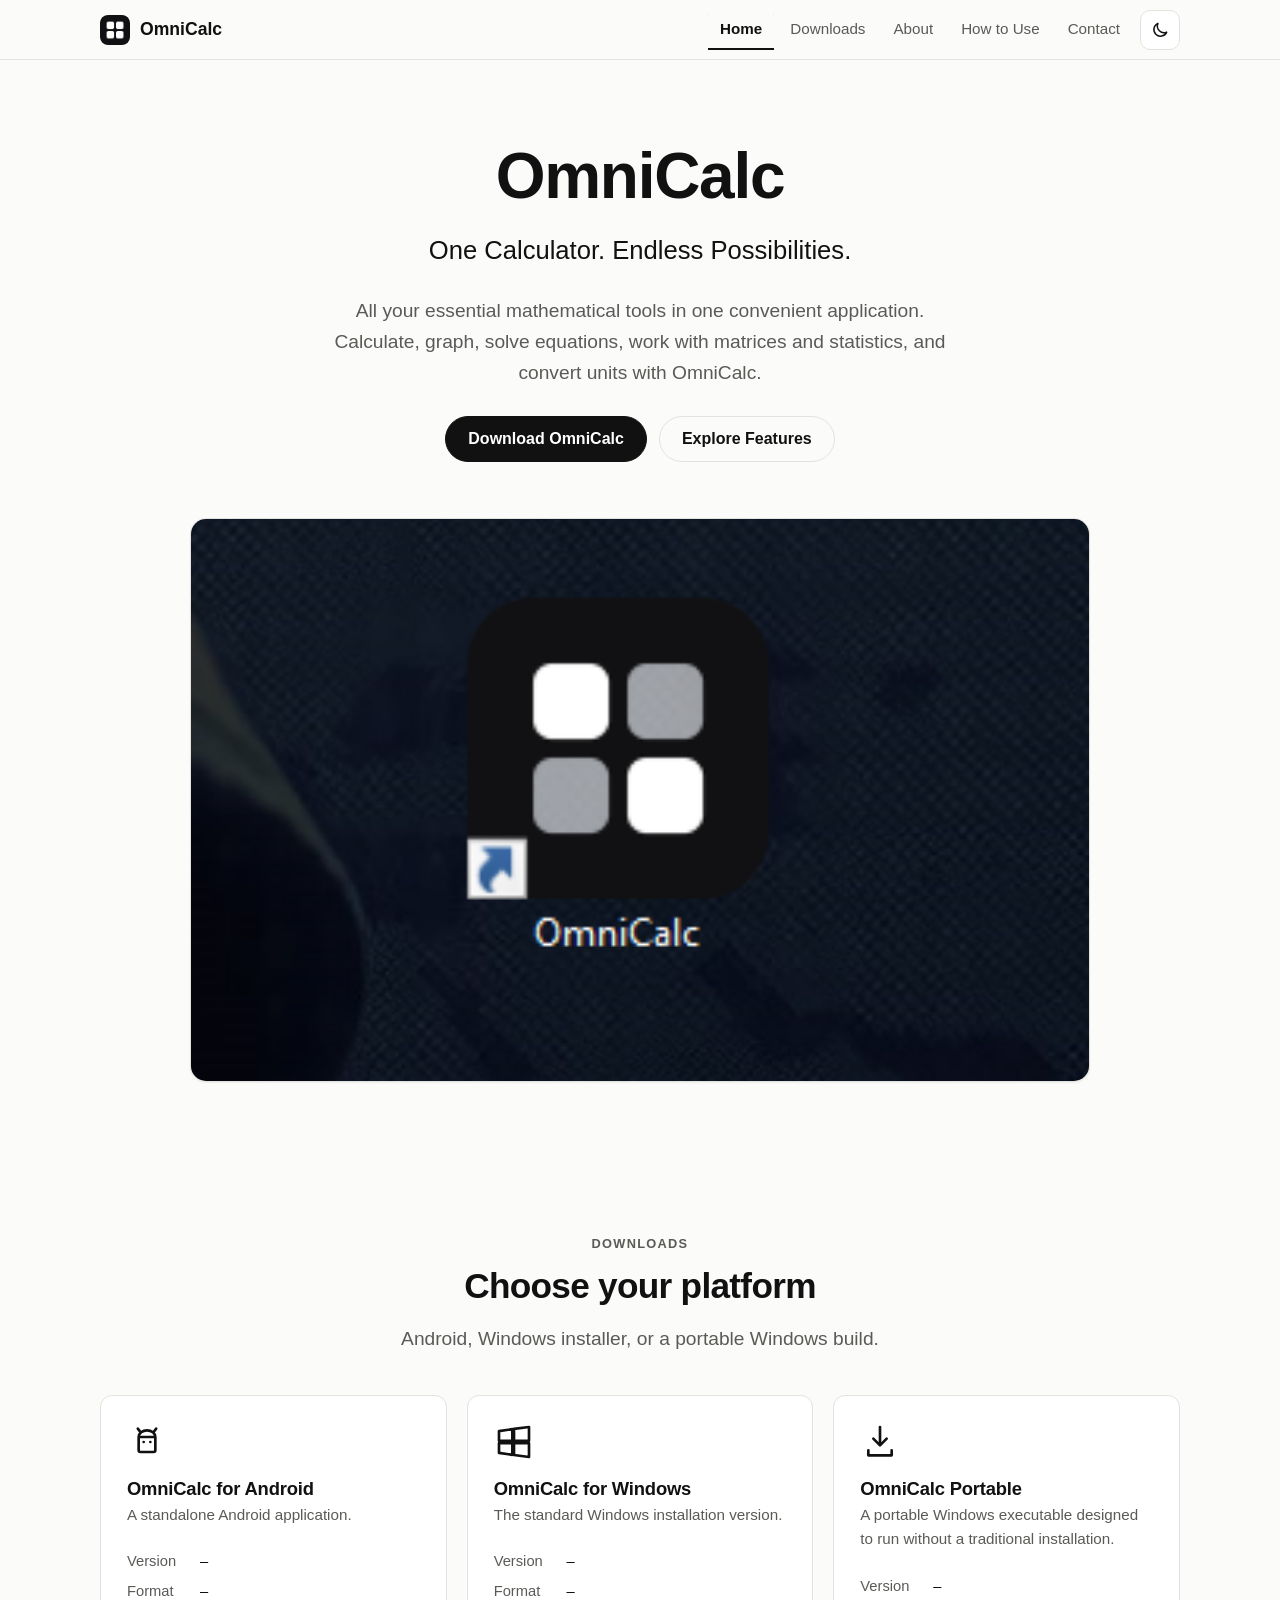
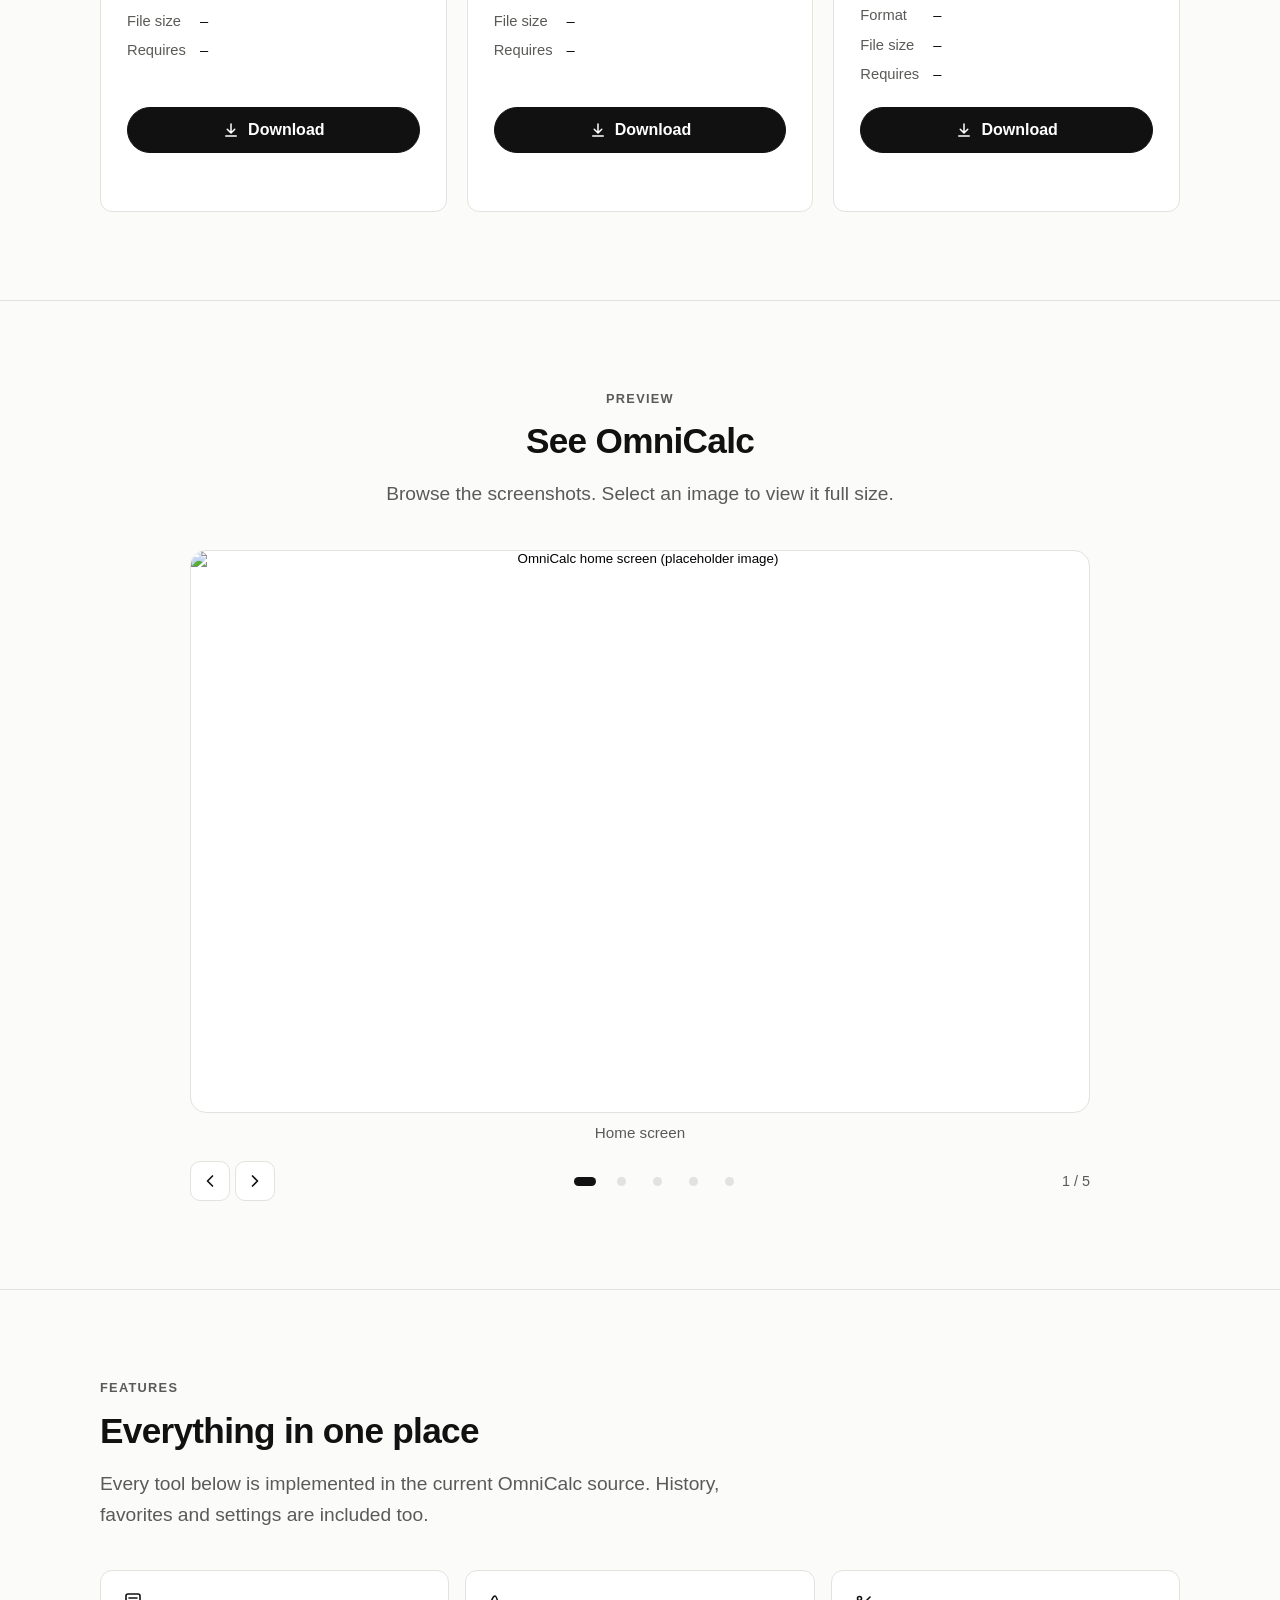
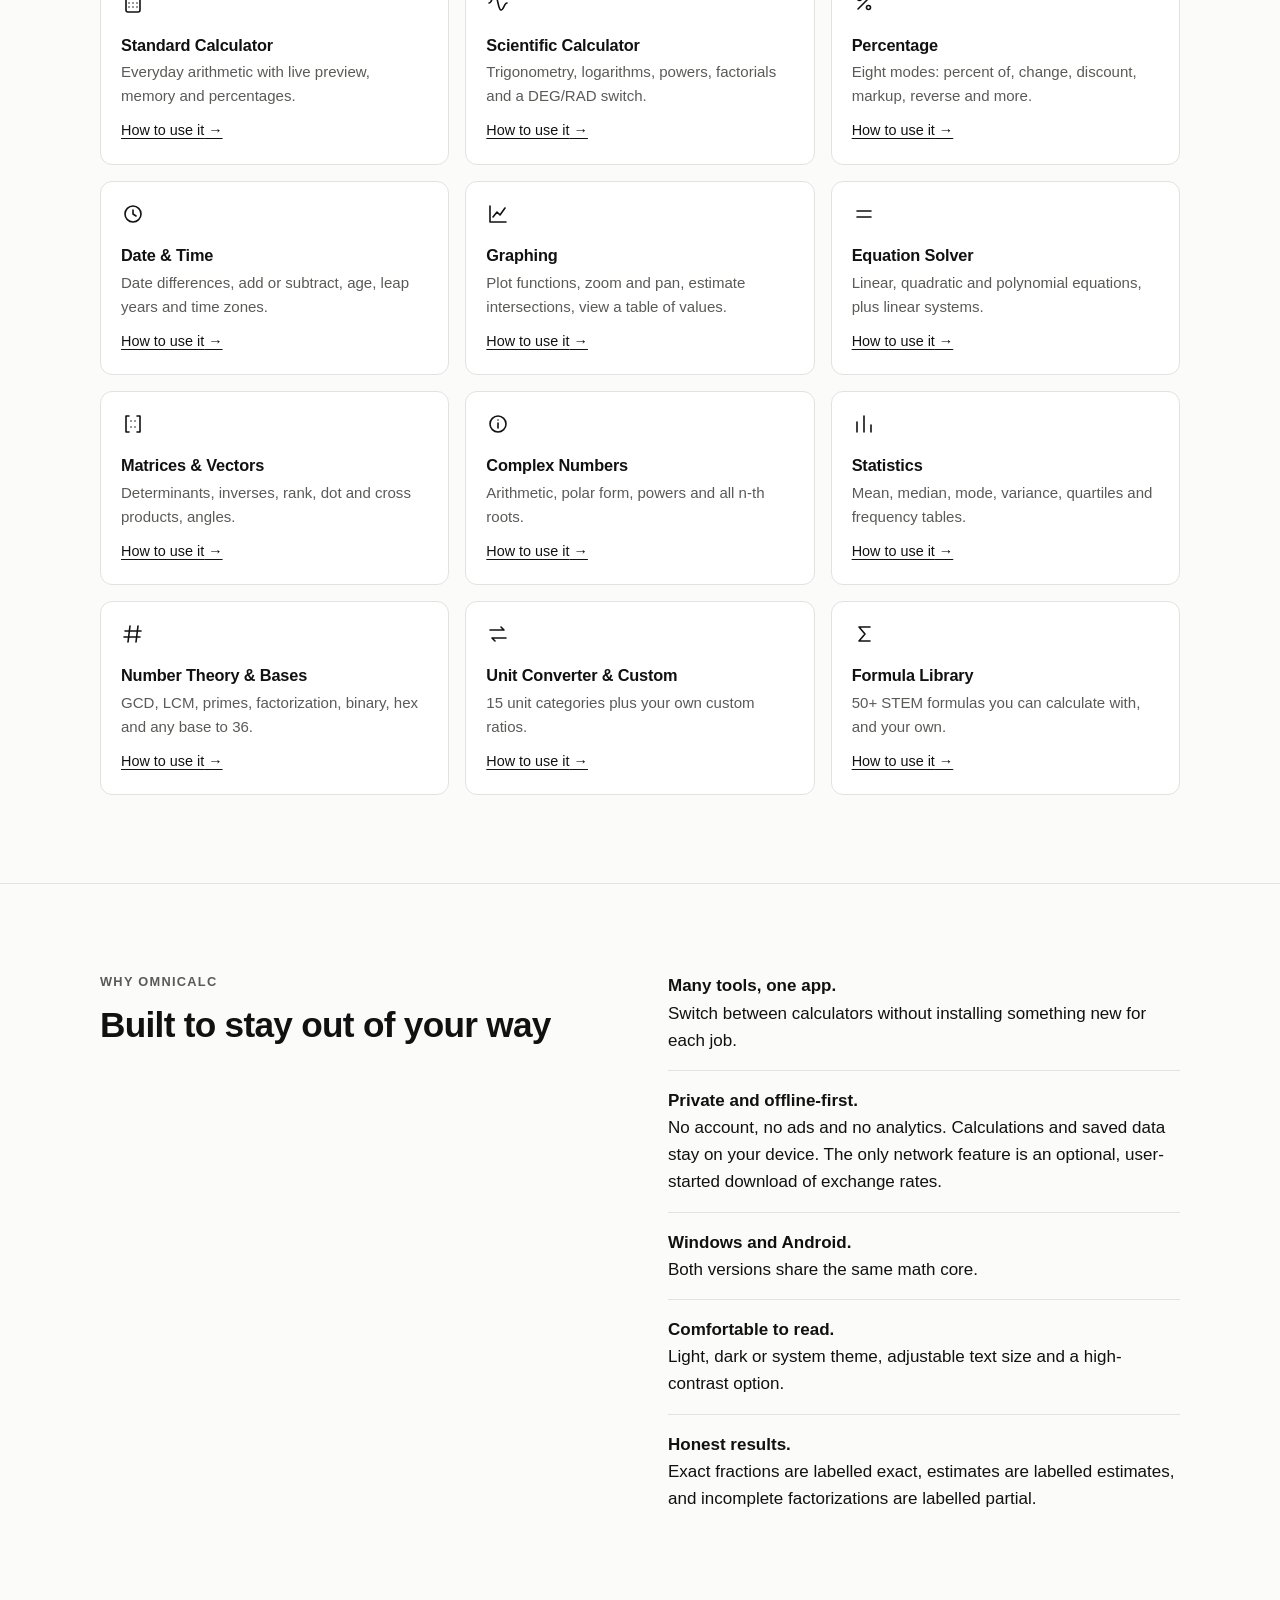
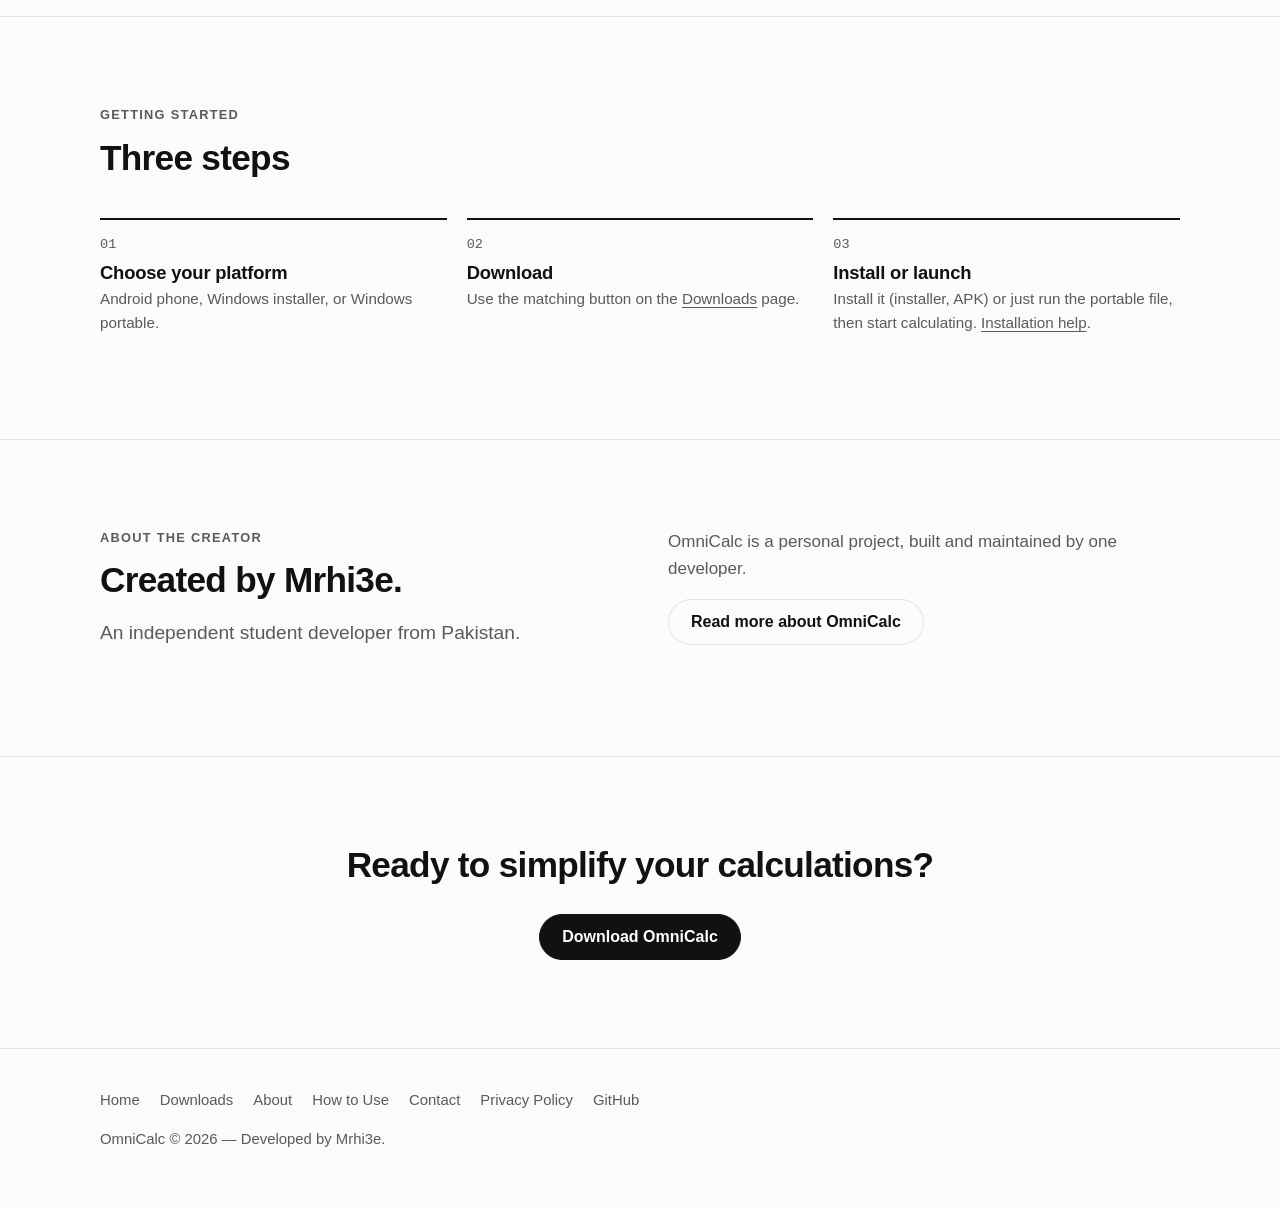
==== index.html @ 9ec2315f "Connect downloads and update screenshots" ====
<!doctype html>
<html lang="en" data-theme="light">
  <head>
    <meta charset="utf-8" />
    <meta name="viewport" content="width=device-width, initial-scale=1" />
    <title>OmniCalc — Official Website</title>
    <meta
      name="description"
      content="OmniCalc brings standard and scientific calculators, graphing, equation solving, matrices, statistics, unit conversion and more into one application for Windows and Android."
    />
    <!-- CANONICAL + SOCIAL: replace YOUR-DOMAIN.example with your real address once the site is published (see WEBSITE-SETUP.md). -->
    <link rel="canonical" href="https://YOUR-DOMAIN.example/" />
    <meta property="og:type" content="website" />
    <meta property="og:site_name" content="OmniCalc" />
    <meta property="og:title" content="OmniCalc — Official Website" />
    <meta
      property="og:description"
      content="OmniCalc brings standard and scientific calculators, graphing, equation solving, matrices, statistics, unit conversion and more into one application for Windows and Android."
    />
    <meta property="og:url" content="https://YOUR-DOMAIN.example/" />
    <meta
      property="og:image"
      content="https://YOUR-DOMAIN.example/assets/images/og-image.png"
    />
    <meta name="twitter:card" content="summary_large_image" />
    <meta name="twitter:title" content="OmniCalc — Official Website" />
    <meta
      name="twitter:description"
      content="OmniCalc brings standard and scientific calculators, graphing, equation solving, matrices, statistics, unit conversion and more into one application for Windows and Android."
    />
    <meta name="theme-color" content="#0b0b0b" />
    <link rel="icon" href="assets/logo/favicon.svg" type="image/svg+xml" />
    <link
      rel="icon"
      href="assets/logo/favicon-32.png"
      sizes="32x32"
      type="image/png"
    />
    <link rel="icon" href="assets/logo/favicon.ico" sizes="any" />
    <link rel="apple-touch-icon" href="assets/logo/apple-touch-icon.png" />
    <link rel="stylesheet" href="css/style.css" />
    <link rel="stylesheet" href="css/responsive.css" />
    <link rel="stylesheet" href="css/animations.css" />
    <!-- Must stay in <head> and NOT deferred: sets the saved theme before the page paints. -->
    <script src="js/theme.js"></script>
  </head>
  <body data-root="">
    <a class="skip" href="#main">Skip to content</a>
    <header class="site-header" data-open="false">
      <div class="container nav">
        <a class="brand" href="index.html" aria-label="OmniCalc home"
          ><img
            src="assets/logo/omnicalc-logo.png"
            alt=""
            width="30"
            height="30"
          /><span>OmniCalc</span></a
        >
        <nav aria-label="Main">
          <ul class="nav-links" id="site-menu">
            <li><a href="index.html" aria-current="page">Home</a></li>
            <li><a href="pages/downloads.html">Downloads</a></li>
            <li><a href="pages/about.html">About</a></li>
            <li><a href="pages/instructions.html">How to Use</a></li>
            <li><a href="pages/contact.html">Contact</a></li>
          </ul>
        </nav>
        <button
          class="icon-btn theme-toggle"
          type="button"
          data-theme-toggle
          aria-label="Switch to dark theme"
        >
          <svg
            viewBox="0 0 24 24"
            aria-hidden="true"
            class="i-moon"
            fill="none"
            stroke="currentColor"
            stroke-width="1.8"
            stroke-linejoin="round"
          >
            <path d="M20 14.5A8 8 0 0 1 9.5 4 8 8 0 1 0 20 14.5z" /></svg
          ><svg
            viewBox="0 0 24 24"
            aria-hidden="true"
            class="i-sun"
            fill="none"
            stroke="currentColor"
            stroke-width="1.8"
            stroke-linecap="round"
          >
            <circle cx="12" cy="12" r="4" />
            <path
              d="M12 2v2M12 20v2M2 12h2M20 12h2M5 5l1.5 1.5M17.5 17.5L19 19M19 5l-1.5 1.5M6.5 17.5L5 19"
            />
          </svg>
        </button>
        <button
          class="icon-btn menu-btn"
          type="button"
          data-menu-btn
          aria-expanded="false"
          aria-controls="site-menu"
          aria-label="Open menu"
        >
          <svg
            viewBox="0 0 24 24"
            aria-hidden="true"
            fill="none"
            stroke="currentColor"
            stroke-width="1.8"
            stroke-linecap="round"
          >
            <path d="M4 7h16M4 12h16M4 17h16" />
          </svg>
        </button>
      </div>
    </header>
    <main id="main">
      <section class="hero">
        <div class="container">
          <h1>OmniCalc</h1>
          <p class="tagline">One Calculator. Endless Possibilities.</p>
          <p class="lead">
            All your essential mathematical tools in one convenient application.
            Calculate, graph, solve equations, work with matrices and
            statistics, and convert units with OmniCalc.
          </p>
          <div class="actions" style="justify-content: center">
            <a class="btn" href="pages/downloads.html">Download OmniCalc</a
            ><a class="btn secondary" href="#features">Explore Features</a>
          </div>

          <div class="hero-shot">
            <img
              src="assets/screenshots/Capture.PNG"
              alt="OmniCalc home screen (placeholder image)"
              width="1280"
              height="800"
            />
          </div>
        </div>
      </section>
      <section class="section" id="downloads">
        <div class="container center">
          <p class="eyebrow">Downloads</p>
          <h2>Choose your platform</h2>
          <p class="lead">
            Android, Windows installer, or a portable Windows build.
          </p>
          <div class="dl-grid" style="text-align: left">
            <article class="dl-card" data-download="android">
              <svg
                class="plat-icon"
                viewBox="0 0 24 24"
                aria-hidden="true"
                fill="none"
                stroke="currentColor"
                stroke-width="1.6"
                stroke-linecap="round"
                stroke-linejoin="round"
              >
                <path
                  d="M7 9h10v8a1 1 0 0 1-1 1H8a1 1 0 0 1-1-1zM8 6l-1.5-2M16 6l1.5-2M7 9a5 4 0 0 1 10 0M10 12h.01M14 12h.01"
                />
              </svg>
              <h3>OmniCalc for Android</h3>
              <p class="desc">A standalone Android application.</p>
              <dl class="dl-meta">
                <dt>Version</dt>
                <dd data-field="version">&ndash;</dd>
                <dt>Format</dt>
                <dd data-field="format">&ndash;</dd>
                <dt>File size</dt>
                <dd data-field="size">&ndash;</dd>
                <dt>Requires</dt>
                <dd data-field="requirements">&ndash;</dd>
              </dl>
              <a class="btn block" href="#" data-dl-btn role="button"
                ><svg
                  viewBox="0 0 24 24"
                  aria-hidden="true"
                  fill="none"
                  stroke="currentColor"
                  stroke-width="2"
                  stroke-linecap="round"
                  stroke-linejoin="round"
                >
                  <path d="M12 4v11M7 11l5 5 5-5M5 20h14" /></svg
                >Download</a
              >
              <p
                class="dl-status"
                data-dl-status
                role="status"
                aria-live="polite"
              ></p>
            </article>
            <article class="dl-card" data-download="windows64">
              <svg
                class="plat-icon"
                viewBox="0 0 24 24"
                aria-hidden="true"
                fill="none"
                stroke="currentColor"
                stroke-width="1.6"
                stroke-linecap="round"
                stroke-linejoin="round"
              >
                <path
                  d="M3 5.5l8-1.2v7H3zM12 4.1L21 3v8.3h-9zM3 12.7h8v7l-8-1.2zM12 12.7h9V21l-9-1.2z"
                />
              </svg>
              <h3>OmniCalc for Windows</h3>
              <p class="desc">The standard Windows installation version.</p>
              <dl class="dl-meta">
                <dt>Version</dt>
                <dd data-field="version">&ndash;</dd>
                <dt>Format</dt>
                <dd data-field="format">&ndash;</dd>
                <dt>File size</dt>
                <dd data-field="size">&ndash;</dd>
                <dt>Requires</dt>
                <dd data-field="requirements">&ndash;</dd>
              </dl>
              <a class="btn block" href="#" data-dl-btn role="button"
                ><svg
                  viewBox="0 0 24 24"
                  aria-hidden="true"
                  fill="none"
                  stroke="currentColor"
                  stroke-width="2"
                  stroke-linecap="round"
                  stroke-linejoin="round"
                >
                  <path d="M12 4v11M7 11l5 5 5-5M5 20h14" /></svg
                >Download</a
              >
              <p
                class="dl-status"
                data-dl-status
                role="status"
                aria-live="polite"
              ></p>
            </article>
            <article class="dl-card" data-download="portable">
              <svg
                class="plat-icon"
                viewBox="0 0 24 24"
                aria-hidden="true"
                fill="none"
                stroke="currentColor"
                stroke-width="1.6"
                stroke-linecap="round"
                stroke-linejoin="round"
              >
                <path d="M12 3v11M8 10l4 4 4-4M5 17v3h14v-3" />
              </svg>
              <h3>OmniCalc Portable</h3>
              <p class="desc">
                A portable Windows executable designed to run without a
                traditional installation.
              </p>
              <dl class="dl-meta">
                <dt>Version</dt>
                <dd data-field="version">&ndash;</dd>
                <dt>Format</dt>
                <dd data-field="format">&ndash;</dd>
                <dt>File size</dt>
                <dd data-field="size">&ndash;</dd>
                <dt>Requires</dt>
                <dd data-field="requirements">&ndash;</dd>
              </dl>
              <a class="btn block" href="#" data-dl-btn role="button"
                ><svg
                  viewBox="0 0 24 24"
                  aria-hidden="true"
                  fill="none"
                  stroke="currentColor"
                  stroke-width="2"
                  stroke-linecap="round"
                  stroke-linejoin="round"
                >
                  <path d="M12 4v11M7 11l5 5 5-5M5 20h14" /></svg
                >Download</a
              >
              <p
                class="dl-status"
                data-dl-status
                role="status"
                aria-live="polite"
              ></p>
            </article>
          </div>
        </div>
      </section>
      <section class="section" id="preview">
        <div class="container center">
          <p class="eyebrow">Preview</p>
          <h2>See OmniCalc</h2>
          <p class="lead">
            Browse the screenshots. Select an image to view it full size.
          </p>
          <!-- GALLERY: images and captions are listed in js/config.js (screenshots). Replace the PNG files in assets/screenshots/. -->
          <div
            class="gallery"
            data-gallery
            role="region"
            aria-roledescription="carousel"
            aria-label="OmniCalc screenshots"
          >
            <div class="g-viewport"><ol class="g-track"></ol></div>
            <p class="g-caption" aria-live="polite"></p>
            <div class="g-bar">
              <div>
                <button
                  class="icon-btn"
                  type="button"
                  data-prev
                  aria-label="Previous image"
                >
                  <svg
                    viewBox="0 0 24 24"
                    aria-hidden="true"
                    fill="none"
                    stroke="currentColor"
                    stroke-width="2"
                    stroke-linecap="round"
                    stroke-linejoin="round"
                  >
                    <path d="M15 18l-6-6 6-6" />
                  </svg>
                </button>
                <button
                  class="icon-btn"
                  type="button"
                  data-next
                  aria-label="Next image"
                >
                  <svg
                    viewBox="0 0 24 24"
                    aria-hidden="true"
                    fill="none"
                    stroke="currentColor"
                    stroke-width="2"
                    stroke-linecap="round"
                    stroke-linejoin="round"
                  >
                    <path d="M9 18l6-6-6-6" />
                  </svg>
                </button>
              </div>
              <div class="g-dots"></div>
              <span class="g-count" aria-hidden="true"></span>
            </div>
          </div>
        </div>
      </section>
      <section class="section" id="features">
        <div class="container">
          <p class="eyebrow">Features</p>
          <h2>Everything in one place</h2>
          <p class="lead">
            Every tool below is implemented in the current OmniCalc source.
            History, favorites and settings are included too.
          </p>
          <div class="feat-grid">
            <article class="feat">
              <svg viewBox="0 0 24 24" aria-hidden="true">
                <rect x="5" y="3" width="14" height="18" rx="2" />
                <path
                  d="M8 7h8M8 12h.01M12 12h.01M16 12h.01M8 16h.01M12 16h.01M16 16h.01"
                />
              </svg>
              <h3>Standard Calculator</h3>
              <p>
                Everyday arithmetic with live preview, memory and percentages.
              </p>
              <a href="pages/instructions.html#standard"
                >How to use it<span class="sr-only"> Standard Calculator</span>
                &rarr;</a
              >
            </article>
            <article class="feat">
              <svg viewBox="0 0 24 24" aria-hidden="true">
                <path d="M3 12c3 0 3-7 6-7s3 14 6 14 3-7 6-7" />
              </svg>
              <h3>Scientific Calculator</h3>
              <p>
                Trigonometry, logarithms, powers, factorials and a DEG/RAD
                switch.
              </p>
              <a href="pages/instructions.html#scientific"
                >How to use it<span class="sr-only">
                  Scientific Calculator</span
                >
                &rarr;</a
              >
            </article>
            <article class="feat">
              <svg viewBox="0 0 24 24" aria-hidden="true">
                <path d="M18 6L6 18" />
                <circle cx="7.5" cy="7.5" r="2" />
                <circle cx="16.5" cy="16.5" r="2" />
              </svg>
              <h3>Percentage</h3>
              <p>
                Eight modes: percent of, change, discount, markup, reverse and
                more.
              </p>
              <a href="pages/instructions.html#percentage"
                >How to use it<span class="sr-only"> Percentage</span> &rarr;</a
              >
            </article>
            <article class="feat">
              <svg viewBox="0 0 24 24" aria-hidden="true">
                <circle cx="12" cy="12" r="8" />
                <path d="M12 8v4l3 2" />
              </svg>
              <h3>Date & Time</h3>
              <p>
                Date differences, add or subtract, age, leap years and time
                zones.
              </p>
              <a href="pages/instructions.html#datetime"
                >How to use it<span class="sr-only"> Date & Time</span>
                &rarr;</a
              >
            </article>
            <article class="feat">
              <svg viewBox="0 0 24 24" aria-hidden="true">
                <path d="M4 4v16h16" />
                <path d="M7 15l4-5 3 3 5-7" />
              </svg>
              <h3>Graphing</h3>
              <p>
                Plot functions, zoom and pan, estimate intersections, view a
                table of values.
              </p>
              <a href="pages/instructions.html#graphing"
                >How to use it<span class="sr-only"> Graphing</span> &rarr;</a
              >
            </article>
            <article class="feat">
              <svg viewBox="0 0 24 24" aria-hidden="true">
                <path d="M5 9h14M5 15h14" />
              </svg>
              <h3>Equation Solver</h3>
              <p>
                Linear, quadratic and polynomial equations, plus linear systems.
              </p>
              <a href="pages/instructions.html#equations"
                >How to use it<span class="sr-only"> Equation Solver</span>
                &rarr;</a
              >
            </article>
            <article class="feat">
              <svg viewBox="0 0 24 24" aria-hidden="true">
                <path d="M8 4H5v16h3M16 4h3v16h-3" />
                <path d="M10 9h.01M14 9h.01M10 15h.01M14 15h.01" />
              </svg>
              <h3>Matrices & Vectors</h3>
              <p>
                Determinants, inverses, rank, dot and cross products, angles.
              </p>
              <a href="pages/instructions.html#matrices"
                >How to use it<span class="sr-only"> Matrices & Vectors</span>
                &rarr;</a
              >
            </article>
            <article class="feat">
              <svg viewBox="0 0 24 24" aria-hidden="true">
                <circle cx="12" cy="12" r="8" />
                <path d="M12 11v5M12 8v.01" />
              </svg>
              <h3>Complex Numbers</h3>
              <p>Arithmetic, polar form, powers and all n-th roots.</p>
              <a href="pages/instructions.html#complex"
                >How to use it<span class="sr-only"> Complex Numbers</span>
                &rarr;</a
              >
            </article>
            <article class="feat">
              <svg viewBox="0 0 24 24" aria-hidden="true">
                <path d="M5 20V10M12 20V4M19 20v-7" />
              </svg>
              <h3>Statistics</h3>
              <p>
                Mean, median, mode, variance, quartiles and frequency tables.
              </p>
              <a href="pages/instructions.html#statistics"
                >How to use it<span class="sr-only"> Statistics</span> &rarr;</a
              >
            </article>
            <article class="feat">
              <svg viewBox="0 0 24 24" aria-hidden="true">
                <path d="M9 4L7 20M17 4l-2 16M4 9h16M3 15h16" />
              </svg>
              <h3>Number Theory & Bases</h3>
              <p>
                GCD, LCM, primes, factorization, binary, hex and any base to 36.
              </p>
              <a href="pages/instructions.html#numtheory"
                >How to use it<span class="sr-only">
                  Number Theory & Bases</span
                >
                &rarr;</a
              >
            </article>
            <article class="feat">
              <svg viewBox="0 0 24 24" aria-hidden="true">
                <path d="M4 8h14l-3-3M20 16H6l3 3" />
              </svg>
              <h3>Unit Converter & Custom</h3>
              <p>15 unit categories plus your own custom ratios.</p>
              <a href="pages/instructions.html#units"
                >How to use it<span class="sr-only">
                  Unit Converter & Custom</span
                >
                &rarr;</a
              >
            </article>
            <article class="feat">
              <svg viewBox="0 0 24 24" aria-hidden="true">
                <path d="M18 5H7l6 7-6 7h11" />
              </svg>
              <h3>Formula Library</h3>
              <p>50+ STEM formulas you can calculate with, and your own.</p>
              <a href="pages/instructions.html#formulas"
                >How to use it<span class="sr-only"> Formula Library</span>
                &rarr;</a
              >
            </article>
          </div>
        </div>
      </section>
      <section class="section">
        <div class="container two-col">
          <div>
            <p class="eyebrow">Why OmniCalc</p>
            <h2>Built to stay out of your way</h2>
          </div>
          <ul class="why-list">
            <li>
              <strong>Many tools, one app.</strong> Switch between calculators
              without installing something new for each job.
            </li>
            <li>
              <strong>Private and offline-first.</strong> No account, no ads and
              no analytics. Calculations and saved data stay on your device. The
              only network feature is an optional, user-started download of
              exchange rates.
            </li>
            <li>
              <strong>Windows and Android.</strong> Both versions share the same
              math core.
            </li>
            <li>
              <strong>Comfortable to read.</strong> Light, dark or system theme,
              adjustable text size and a high-contrast option.
            </li>
            <li>
              <strong>Honest results.</strong> Exact fractions are labelled
              exact, estimates are labelled estimates, and incomplete
              factorizations are labelled partial.
            </li>
          </ul>
        </div>
      </section>
      <section class="section">
        <div class="container">
          <p class="eyebrow">Getting started</p>
          <h2>Three steps</h2>
          <ol class="steps">
            <li>
              <h3>Choose your platform</h3>
              <p>Android phone, Windows installer, or Windows portable.</p>
            </li>
            <li>
              <h3>Download</h3>
              <p>
                Use the matching button on the
                <a href="pages/downloads.html">Downloads</a> page.
              </p>
            </li>
            <li>
              <h3>Install or launch</h3>
              <p>
                Install it (installer, APK) or just run the portable file, then
                start calculating.
                <a href="pages/instructions.html#installation"
                  >Installation help</a
                >.
              </p>
            </li>
          </ol>
        </div>
      </section>
      <section class="section">
        <div class="container two-col">
          <div>
            <p class="eyebrow">About the creator</p>
            <h2>Created by Mrhi3e.</h2>
            <p class="lead">An independent student developer from Pakistan.</p>
          </div>
          <div>
            <p class="muted">
              OmniCalc is a personal project, built and maintained by one
              developer.
            </p>
            <a class="btn secondary" href="pages/about.html"
              >Read more about OmniCalc</a
            >
          </div>
        </div>
      </section>
      <section class="section center">
        <div class="container">
          <h2>Ready to simplify your calculations?</h2>
          <div class="actions">
            <a class="btn" href="pages/downloads.html">Download OmniCalc</a>
          </div>
        </div>
      </section>
    </main>
    <button
      class="icon-btn to-top"
      type="button"
      data-to-top
      aria-label="Back to top"
    >
      <svg
        viewBox="0 0 24 24"
        aria-hidden="true"
        fill="none"
        stroke="currentColor"
        stroke-width="2"
        stroke-linecap="round"
        stroke-linejoin="round"
      >
        <path d="M6 15l6-6 6 6" />
      </svg>
    </button>
    <footer class="site-footer">
      <div class="container">
        <ul>
          <li><a href="index.html">Home</a></li>
          <li><a href="pages/downloads.html">Downloads</a></li>
          <li><a href="pages/about.html">About</a></li>
          <li><a href="pages/instructions.html">How to Use</a></li>
          <li><a href="pages/contact.html">Contact</a></li>
          <li><a href="pages/privacy.html">Privacy Policy</a></li>
          <li><a data-github>GitHub</a></li>
        </ul>
        <p>OmniCalc &copy; 2026 &mdash; Developed by Mrhi3e.</p>
      </div>
    </footer>
    <script src="js/config.js"></script>
    <script src="js/main.js"></script>
    <script src="js/navigation.js"></script>
    <script src="js/downloads.js"></script>
    <script src="js/gallery.js"></script>
  </body>
</html>
---- css/style.css ----
/* ==========================================================================
   OmniCalc website - main stylesheet
   COLORS: edit the variables in the two blocks below to re-theme the site.
   ========================================================================== */
:root {
  --bg: #fbfbfa;
  --surface: #ffffff;
  --surface-2: #f2f2f0;
  --text: #111111;
  --muted: #5a5a57;
  --border: #e2e2de;
  --btn-bg: #111111;
  --btn-text: #ffffff;
  --focus: #111111;
  --font:
    -apple-system, BlinkMacSystemFont, "Segoe UI", Roboto, "Helvetica Neue",
    Arial, sans-serif;
  --mono: ui-monospace, "SF Mono", Consolas, "Liberation Mono", monospace;
  --max: 1080px;
  --radius: 12px;
  --nav-h: 60px;
  color-scheme: light;
}
:root[data-theme="dark"] {
  --bg: #0b0b0b;
  --surface: #141414;
  --surface-2: #1d1d1d;
  --text: #f5f5f4;
  --muted: #a5a5a1;
  --border: #2b2b2b;
  --btn-bg: #f5f5f4;
  --btn-text: #0b0b0b;
  --focus: #f5f5f4;
  color-scheme: dark;
}
*,
*::before,
*::after {
  box-sizing: border-box;
}
html {
  scroll-behavior: smooth;
  scroll-padding-top: calc(var(--nav-h) + 16px);
  -webkit-text-size-adjust: 100%;
}
body {
  margin: 0;
  font-family: var(--font);
  background: var(--bg);
  color: var(--text);
  line-height: 1.6;
  font-size: 1.0625rem;
  overflow-x: hidden;
}
img {
  max-width: 100%;
  height: auto;
  display: block;
}
a {
  color: inherit;
  text-underline-offset: 3px;
}
h1,
h2,
h3 {
  line-height: 1.15;
  letter-spacing: -0.02em;
  margin: 0 0 0.5em;
}
h1 {
  font-size: clamp(2.4rem, 6vw, 4rem);
  font-weight: 700;
}
h2 {
  font-size: clamp(1.6rem, 3.4vw, 2.2rem);
  font-weight: 650;
}
h3 {
  font-size: 1.15rem;
  font-weight: 600;
  letter-spacing: -0.01em;
}
p {
  margin: 0 0 1em;
}
.muted {
  color: var(--muted);
}
:focus-visible {
  outline: 2px solid var(--focus);
  outline-offset: 3px;
  border-radius: 4px;
}
.skip {
  position: absolute;
  left: -999px;
  top: 8px;
  background: var(--btn-bg);
  color: var(--btn-text);
  padding: 8px 14px;
  border-radius: 8px;
  z-index: 100;
}
.skip:focus {
  left: 8px;
}
.container {
  width: min(100% - 40px, var(--max));
  margin-inline: auto;
}
.section {
  padding: 88px 0;
}
.section + .section {
  border-top: 1px solid var(--border);
}
.eyebrow {
  font-size: 0.8rem;
  text-transform: uppercase;
  letter-spacing: 0.1em;
  color: var(--muted);
  font-weight: 600;
  margin-bottom: 12px;
}
.lead {
  font-size: 1.2rem;
  color: var(--muted);
  max-width: 640px;
}
.center {
  text-align: center;
}
.center .lead {
  margin-inline: auto;
}

/* Navigation */
.site-header {
  position: sticky;
  top: 0;
  z-index: 50;
  height: var(--nav-h);
  background: color-mix(in srgb, var(--bg) 85%, transparent);
  -webkit-backdrop-filter: saturate(180%) blur(14px);
  backdrop-filter: saturate(180%) blur(14px);
  border-bottom: 1px solid var(--border);
}
.nav {
  height: 100%;
  display: flex;
  align-items: center;
  gap: 8px;
}
.brand {
  display: flex;
  align-items: center;
  gap: 10px;
  font-weight: 650;
  text-decoration: none;
  margin-right: auto;
  font-size: 1.1rem;
}
.brand img {
  width: 30px;
  height: 30px;
  border-radius: 8px;
}
.nav-links {
  display: flex;
  gap: 4px;
  list-style: none;
  margin: 0;
  padding: 0;
}
.nav-links a {
  display: block;
  padding: 8px 12px;
  border-radius: 8px;
  text-decoration: none;
  color: var(--muted);
  font-size: 0.95rem;
}
.nav-links a:hover {
  color: var(--text);
  background: var(--surface-2);
}
.nav-links a[aria-current="page"] {
  color: var(--text);
  font-weight: 600;
  box-shadow: inset 0 -2px 0 var(--text);
  border-radius: 8px 8px 0 0;
}
.icon-btn {
  width: 40px;
  height: 40px;
  display: inline-grid;
  place-items: center;
  border: 1px solid var(--border);
  background: var(--surface);
  color: var(--text);
  border-radius: 10px;
  cursor: pointer;
}
.icon-btn:hover {
  background: var(--surface-2);
}
.icon-btn svg {
  width: 20px;
  height: 20px;
}
.theme-toggle .i-sun {
  display: none;
}
:root[data-theme="dark"] .theme-toggle .i-sun {
  display: block;
}
:root[data-theme="dark"] .theme-toggle .i-moon {
  display: none;
}
.menu-btn {
  display: none;
}

/* Buttons */
.btn {
  display: inline-flex;
  align-items: center;
  justify-content: center;
  gap: 8px;
  min-height: 46px;
  padding: 0 22px;
  border-radius: 999px;
  font: inherit;
  font-weight: 600;
  font-size: 1rem;
  text-decoration: none;
  cursor: pointer;
  border: 1px solid var(--btn-bg);
  background: var(--btn-bg);
  color: var(--btn-text);
}
.btn:hover {
  opacity: 0.88;
}
.btn svg {
  width: 18px;
  height: 18px;
}
.btn.secondary {
  background: transparent;
  color: var(--text);
  border-color: var(--border);
}
.btn.secondary:hover {
  background: var(--surface-2);
  opacity: 1;
}
.btn.block {
  width: 100%;
}
.actions {
  display: flex;
  flex-wrap: wrap;
  gap: 12px;
  margin-top: 28px;
}
.center .actions {
  justify-content: center;
}

/* Hero */
.hero {
  padding: 80px 0 64px;
  text-align: center;
}
.hero h1 {
  margin-bottom: 0.25em;
}
.hero .tagline {
  font-size: clamp(1.2rem, 2.6vw, 1.6rem);
  font-weight: 500;
  margin-bottom: 1em;
}
.hero .lead {
  margin-inline: auto;
}
.hero-shot {
  margin: 56px auto 0;
  max-width: 900px;
  border: 1px solid var(--border);
  border-radius: 16px;
  overflow: hidden;
  background: var(--surface);
  box-shadow: 0 1px 2px rgba(0, 0, 0, 0.06);
}
.hero-shot img {
  width: 100%;
  aspect-ratio: 8 / 5;
  object-fit: cover;
}

/* Download cards */
.dl-grid {
  display: grid;
  grid-template-columns: repeat(3, 1fr);
  gap: 20px;
  margin-top: 40px;
}
.dl-card {
  border: 1px solid var(--border);
  border-radius: var(--radius);
  background: var(--surface);
  padding: 26px;
  display: flex;
  flex-direction: column;
}
.dl-card .plat-icon {
  width: 40px;
  height: 40px;
  margin-bottom: 16px;
}
.dl-card h3 {
  margin-bottom: 4px;
}
.dl-card .desc {
  color: var(--muted);
  font-size: 0.95rem;
}
.dl-meta {
  margin: 8px 0 20px;
  display: grid;
  grid-template-columns: auto 1fr;
  gap: 6px 14px;
  font-size: 0.92rem;
}
.dl-meta dt {
  color: var(--muted);
}
.dl-meta dd {
  margin: 0;
}
.dl-card .btn {
  margin-top: auto;
}
.dl-status {
  min-height: 1.5em;
  margin: 10px 0 0;
  font-size: 0.9rem;
  color: var(--muted);
}
.notice {
  border: 1px solid var(--border);
  border-left: 3px solid var(--text);
  background: var(--surface);
  border-radius: 8px;
  padding: 14px 18px;
  font-size: 0.95rem;
  margin: 24px 0;
}

/* Gallery */
.gallery {
  margin-top: 40px;
  max-width: 900px;
  margin-inline: auto;
}
.g-viewport {
  overflow: hidden;
  border: 1px solid var(--border);
  border-radius: 16px;
  background: var(--surface);
}
.g-track {
  display: flex;
  list-style: none;
  margin: 0;
  padding: 0;
  transition: transform 0.35s ease;
}
.g-track li {
  flex: 0 0 100%;
}
.g-open {
  display: block;
  width: 100%;
  padding: 0;
  border: 0;
  background: none;
  cursor: zoom-in;
}
.g-open img {
  width: 100%;
  aspect-ratio: 8 / 5;
  object-fit: cover;
}
.g-bar {
  display: flex;
  align-items: center;
  justify-content: space-between;
  gap: 12px;
  margin-top: 16px;
}
.g-dots {
  display: flex;
  gap: 4px;
}
.g-dot {
  width: 32px;
  height: 32px;
  border: 0;
  background: none;
  cursor: pointer;
  display: grid;
  place-items: center;
  padding: 0;
}
.g-dot::after {
  content: "";
  width: 9px;
  height: 9px;
  border-radius: 50%;
  background: var(--border);
}
.g-dot[aria-current="true"]::after {
  background: var(--text);
  width: 22px;
  border-radius: 5px;
}
.g-caption {
  text-align: center;
  color: var(--muted);
  font-size: 0.95rem;
  margin-top: 8px;
}
.g-count {
  font-variant-numeric: tabular-nums;
  color: var(--muted);
  font-size: 0.9rem;
  min-width: 3.5em;
  text-align: right;
}
.lightbox {
  position: fixed;
  inset: 0;
  z-index: 200;
  background: rgba(0, 0, 0, 0.92);
  display: none;
  align-items: center;
  justify-content: center;
  padding: 56px 16px 24px;
}
.lightbox.open {
  display: flex;
}
.lightbox img {
  max-height: calc(100vh - 120px);
  max-width: min(1280px, 100%);
  object-fit: contain;
  border-radius: 8px;
}
.lightbox .icon-btn {
  position: absolute;
  background: rgba(255, 255, 255, 0.12);
  color: #fff;
  border-color: rgba(255, 255, 255, 0.3);
}
.lb-close {
  top: 12px;
  right: 12px;
}
.lb-prev,
.lb-next {
  top: 50%;
  transform: translateY(-50%);
  width: 48px;
  height: 48px;
}
.lb-prev {
  left: 12px;
}
.lb-next {
  right: 12px;
}
.lb-count {
  position: absolute;
  top: 20px;
  left: 20px;
  color: #ddd;
  font-size: 0.9rem;
}

/* Features, steps, generic grids */
.feat-grid {
  display: grid;
  grid-template-columns: repeat(3, 1fr);
  gap: 16px;
  margin-top: 40px;
}
.feat {
  border: 1px solid var(--border);
  border-radius: var(--radius);
  padding: 20px;
  background: var(--surface);
}
.feat svg {
  width: 24px;
  height: 24px;
  margin-bottom: 12px;
  stroke: currentColor;
  fill: none;
  stroke-width: 1.6;
  stroke-linecap: round;
  stroke-linejoin: round;
}
.feat h3 {
  margin-bottom: 6px;
  font-size: 1.02rem;
}
.feat p {
  color: var(--muted);
  font-size: 0.94rem;
  margin: 0 0 8px;
}
.feat a {
  font-size: 0.9rem;
}
.two-col {
  display: grid;
  grid-template-columns: 1fr 1fr;
  gap: 56px;
  align-items: start;
}
.why-list {
  list-style: none;
  padding: 0;
  margin: 0;
}
.why-list li {
  padding: 16px 0;
  border-top: 1px solid var(--border);
}
.why-list li:first-child {
  border-top: 0;
  padding-top: 0;
}
.why-list strong {
  display: block;
}
.steps {
  counter-reset: s;
  list-style: none;
  padding: 0;
  margin: 40px 0 0;
  display: grid;
  grid-template-columns: repeat(3, 1fr);
  gap: 20px;
}
.steps li {
  counter-increment: s;
  border-top: 2px solid var(--text);
  padding-top: 14px;
}
.steps li::before {
  content: "0" counter(s);
  font-family: var(--mono);
  color: var(--muted);
  font-size: 0.85rem;
  display: block;
  margin-bottom: 6px;
}
.steps h3 {
  margin-bottom: 4px;
}
.steps p {
  color: var(--muted);
  font-size: 0.95rem;
}

/* Inner pages */
.page-head {
  padding: 72px 0 40px;
  border-bottom: 1px solid var(--border);
}
.page-head h1 {
  font-size: clamp(2rem, 5vw, 3rem);
}
.prose {
  max-width: 720px;
}
.prose h2 {
  margin-top: 2em;
}
.prose ul,
.prose ol {
  padding-left: 1.3em;
}
.prose li {
  margin-bottom: 0.4em;
}
.page-body {
  padding: 48px 0 96px;
}
.contact-grid {
  display: grid;
  grid-template-columns: repeat(3, 1fr);
  gap: 16px;
  margin: 28px 0;
}
.contact-grid .feat .btn {
  margin-top: 8px;
  min-height: 42px;
  width: 100%;
}
code,
kbd {
  font-family: var(--mono);
  font-size: 0.88em;
  background: var(--surface-2);
  border: 1px solid var(--border);
  border-radius: 5px;
  padding: 1px 6px;
}
table {
  border-collapse: collapse;
  width: 100%;
  font-size: 0.95rem;
}
th,
td {
  text-align: left;
  padding: 10px 12px;
  border-bottom: 1px solid var(--border);
  vertical-align: top;
}
.table-wrap {
  overflow-x: auto;
}

/* Documentation */
.docs {
  display: grid;
  grid-template-columns: 250px minmax(0, 1fr);
  gap: 48px;
  padding: 40px 0 96px;
}
.doc-nav {
  position: sticky;
  top: calc(var(--nav-h) + 20px);
  align-self: start;
  max-height: calc(100vh - var(--nav-h) - 40px);
  overflow-y: auto;
  font-size: 0.93rem;
}
.doc-nav summary {
  display: none;
}
.doc-nav ul {
  list-style: none;
  margin: 8px 0 0;
  padding: 0;
}
.doc-nav .grp {
  font-size: 0.75rem;
  text-transform: uppercase;
  letter-spacing: 0.08em;
  color: var(--muted);
  margin: 18px 0 4px;
  font-weight: 600;
}
.doc-nav a {
  display: block;
  padding: 5px 10px;
  border-left: 2px solid var(--border);
  text-decoration: none;
  color: var(--muted);
}
.doc-nav a:hover {
  color: var(--text);
}
.doc-nav a.active {
  color: var(--text);
  border-left-color: var(--text);
  font-weight: 600;
}
.doc-search {
  width: 100%;
  min-height: 44px;
  padding: 0 14px;
  border: 1px solid var(--border);
  border-radius: 10px;
  background: var(--surface);
  color: var(--text);
  font: inherit;
  font-size: 0.95rem;
}
.doc-sec {
  padding: 8px 0 36px;
  border-bottom: 1px solid var(--border);
  margin-bottom: 36px;
  max-width: 760px;
}
.doc-sec h2 {
  font-size: 1.6rem;
}
.doc-sec h4 {
  margin: 1.2em 0 0.3em;
  font-size: 0.8rem;
  text-transform: uppercase;
  letter-spacing: 0.08em;
  color: var(--muted);
}
.doc-sec p,
.doc-sec ul,
.doc-sec ol {
  margin: 0 0 0.8em;
}
.doc-sec ul,
.doc-sec ol {
  padding-left: 1.3em;
}
.doc-sec[hidden],
.doc-nav li[hidden] {
  display: none;
}
#doc-empty {
  color: var(--muted);
}
mark {
  background: var(--text);
  color: var(--bg);
  border-radius: 3px;
  padding: 0 2px;
}
.to-top {
  position: fixed;
  right: 20px;
  bottom: 20px;
  z-index: 40;
  opacity: 0;
  pointer-events: none;
  transition: opacity 0.2s;
}
.to-top.show {
  opacity: 1;
  pointer-events: auto;
}

/* Footer */
.site-footer {
  border-top: 1px solid var(--border);
  padding: 40px 0;
  font-size: 0.93rem;
  color: var(--muted);
}
.site-footer ul {
  list-style: none;
  display: flex;
  flex-wrap: wrap;
  gap: 6px 20px;
  padding: 0;
  margin: 0 0 16px;
}
.site-footer a {
  text-decoration: none;
}
.site-footer a:hover {
  color: var(--text);
  text-decoration: underline;
}
a[aria-disabled="true"] {
  cursor: not-allowed;
  opacity: 0.6;
}
.sr-only {
  position: absolute;
  width: 1px;
  height: 1px;
  overflow: hidden;
  clip: rect(0 0 0 0);
  white-space: nowrap;
}
---- css/responsive.css ----
/* Responsive rules: tablet (<=900px) and phone (<=640px). Tested widths: 320, 375, 430, 768, 1024, 1440. */
@media (max-width: 900px) {
  .dl-grid,
  .feat-grid,
  .contact-grid,
  .steps {
    grid-template-columns: 1fr 1fr;
  }
  .two-col {
    grid-template-columns: 1fr;
    gap: 32px;
  }
  .docs {
    grid-template-columns: 1fr;
    gap: 16px;
  }
  .doc-nav {
    position: static;
    max-height: none;
    border: 1px solid var(--border);
    border-radius: 10px;
    padding: 0 14px 12px;
    background: var(--surface);
  }
  .doc-nav summary {
    display: block;
    cursor: pointer;
    padding: 12px 0;
    font-weight: 600;
  }
  .doc-nav ul {
    max-height: 45vh;
    overflow-y: auto;
  }
}
@media (max-width: 760px) {
  .menu-btn {
    display: inline-grid;
  }
  .nav-links {
    display: none;
    position: absolute;
    top: var(--nav-h);
    left: 0;
    right: 0;
    flex-direction: column;
    gap: 0;
    padding: 8px 20px 16px;
    background: var(--bg);
    border-bottom: 1px solid var(--border);
  }
  .site-header[data-open="true"] .nav-links {
    display: flex;
  }
  .nav-links a {
    padding: 14px 8px;
    font-size: 1.05rem;
    border-radius: 0;
    box-shadow: none !important;
    border-bottom: 1px solid var(--border);
  }
  .nav-links a[aria-current="page"] {
    font-weight: 700;
  }
  .nav-links li:last-child a {
    border-bottom: 0;
  }
}
@media (max-width: 640px) {
  body {
    font-size: 1rem;
  }
  .section {
    padding: 60px 0;
  }
  .hero {
    padding: 52px 0 44px;
  }
  .dl-grid,
  .feat-grid,
  .contact-grid,
  .steps {
    grid-template-columns: 1fr;
  }
  .actions .btn {
    width: 100%;
  }
  .hero-shot {
    margin-top: 36px;
    border-radius: 12px;
  }
  .page-head {
    padding: 48px 0 28px;
  }
  .lb-prev,
  .lb-next {
    top: auto;
    bottom: 16px;
    transform: none;
  }
  .lightbox img {
    max-height: calc(100vh - 170px);
  }
  .g-dot {
    width: 26px;
  }
}
@media (max-width: 360px) {
  .container {
    width: min(100% - 28px, var(--max));
  }
  .brand span {
    font-size: 1rem;
  }
}
---- css/animations.css ----
/* Subtle motion only. Everything is disabled for visitors who prefer reduced motion. */
body,
.site-header,
.dl-card,
.feat,
.icon-btn,
.doc-nav,
.btn {
  transition:
    background-color 0.2s ease,
    color 0.2s ease,
    border-color 0.2s ease;
}
@media (prefers-reduced-motion: reduce) {
  *,
  *::before,
  *::after {
    transition: none !important;
    animation: none !important;
    scroll-behavior: auto !important;
  }
}
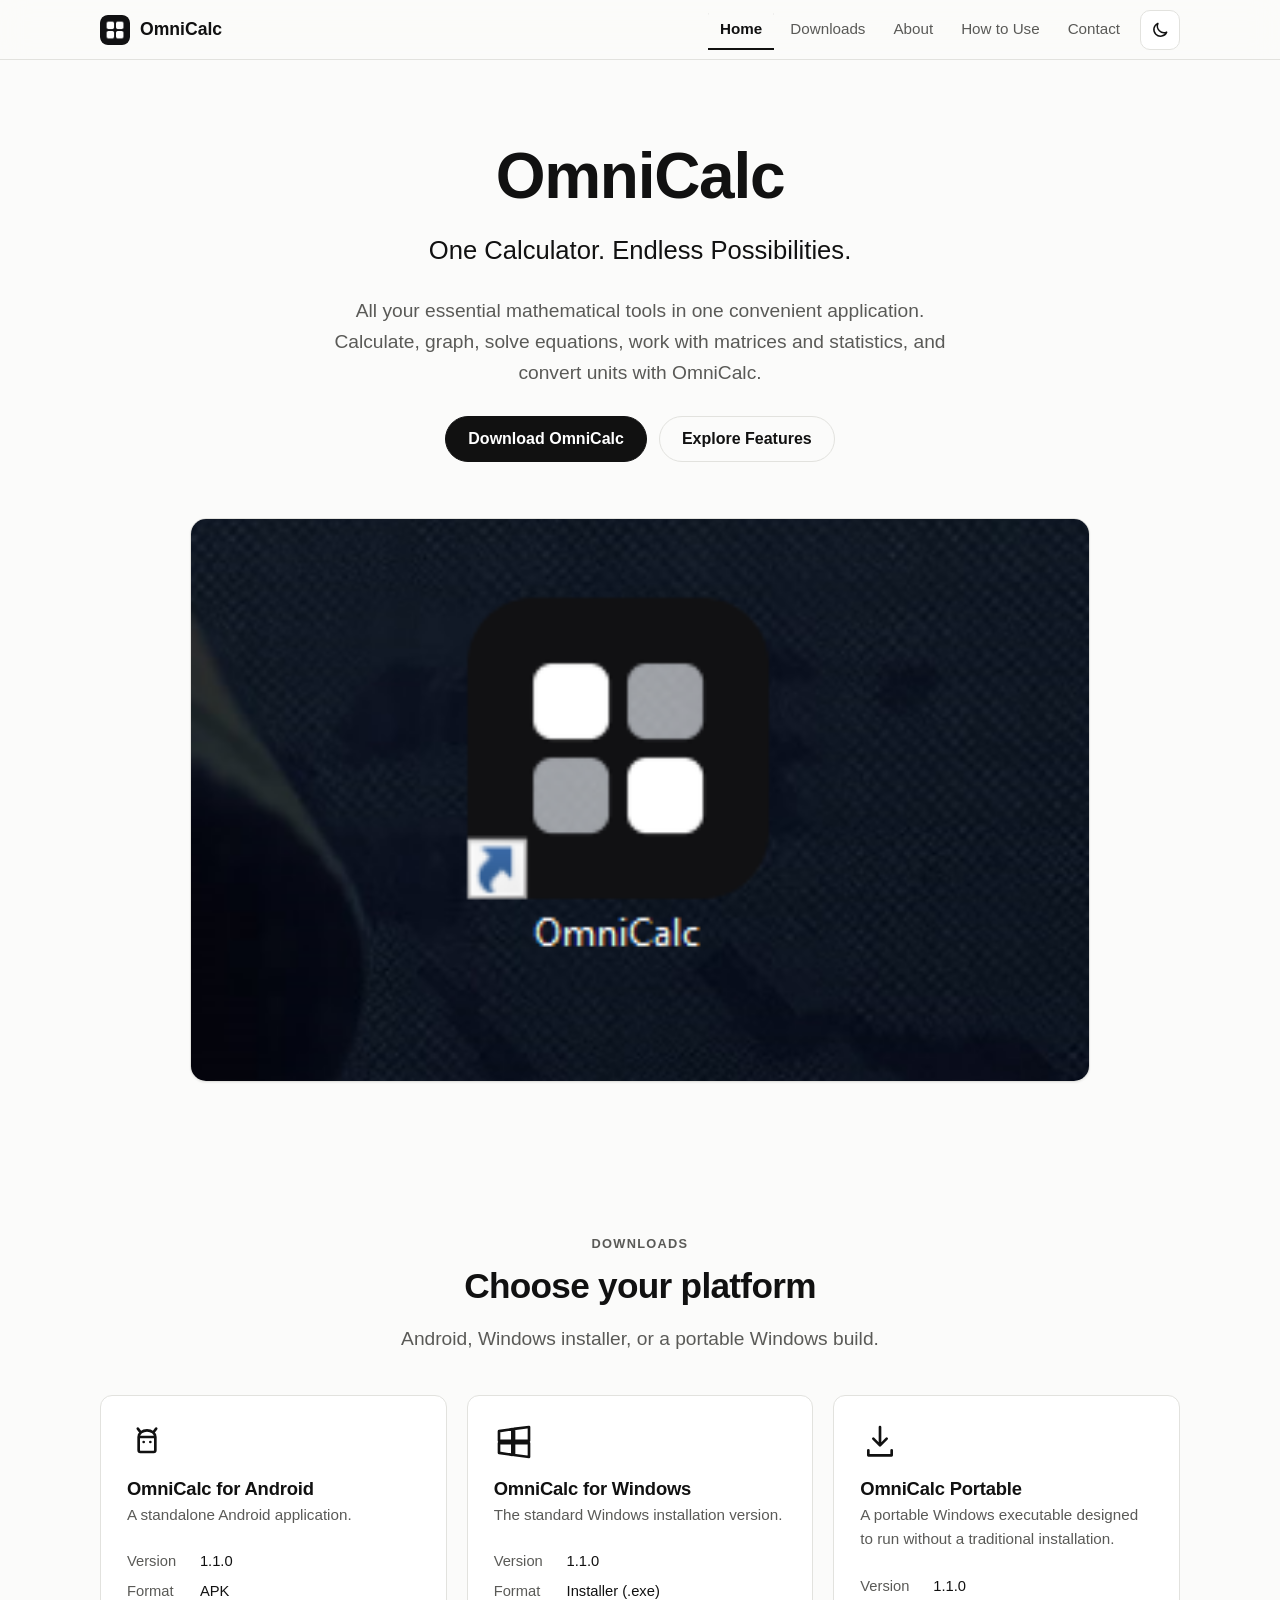
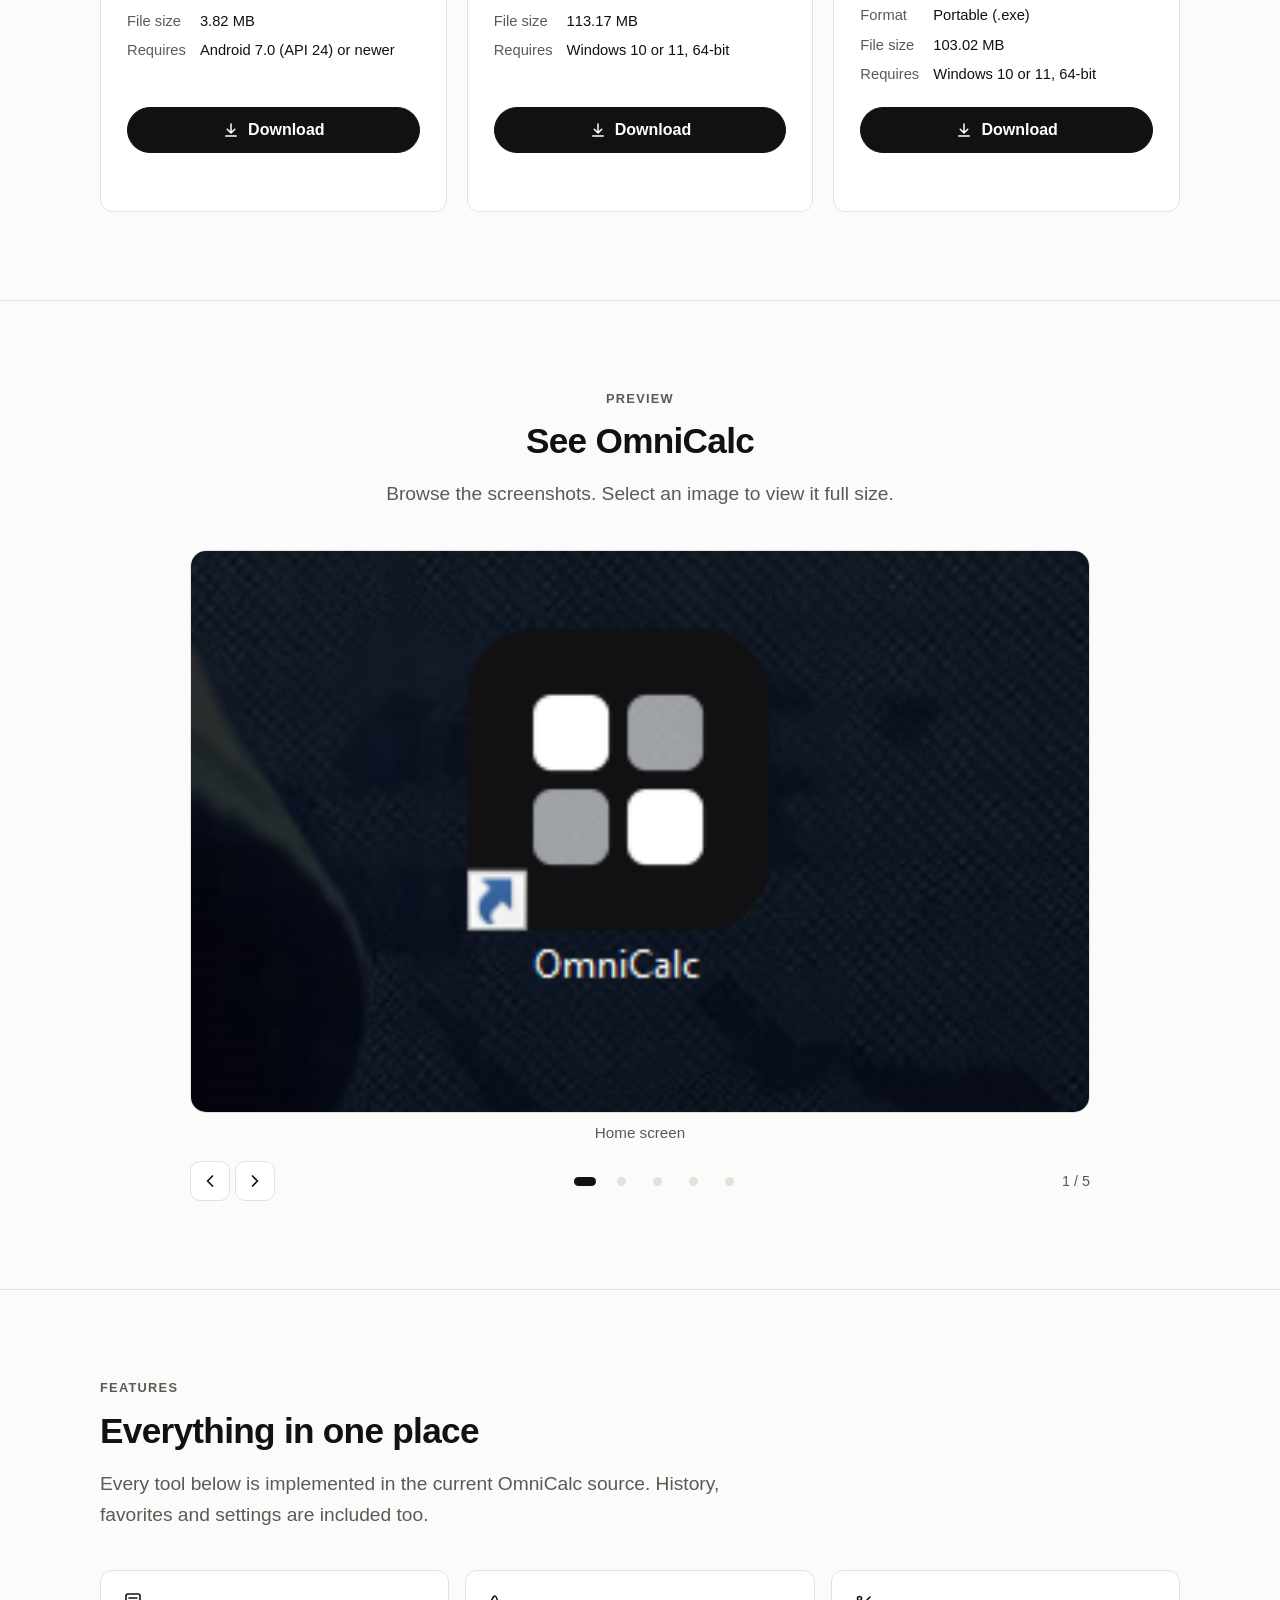
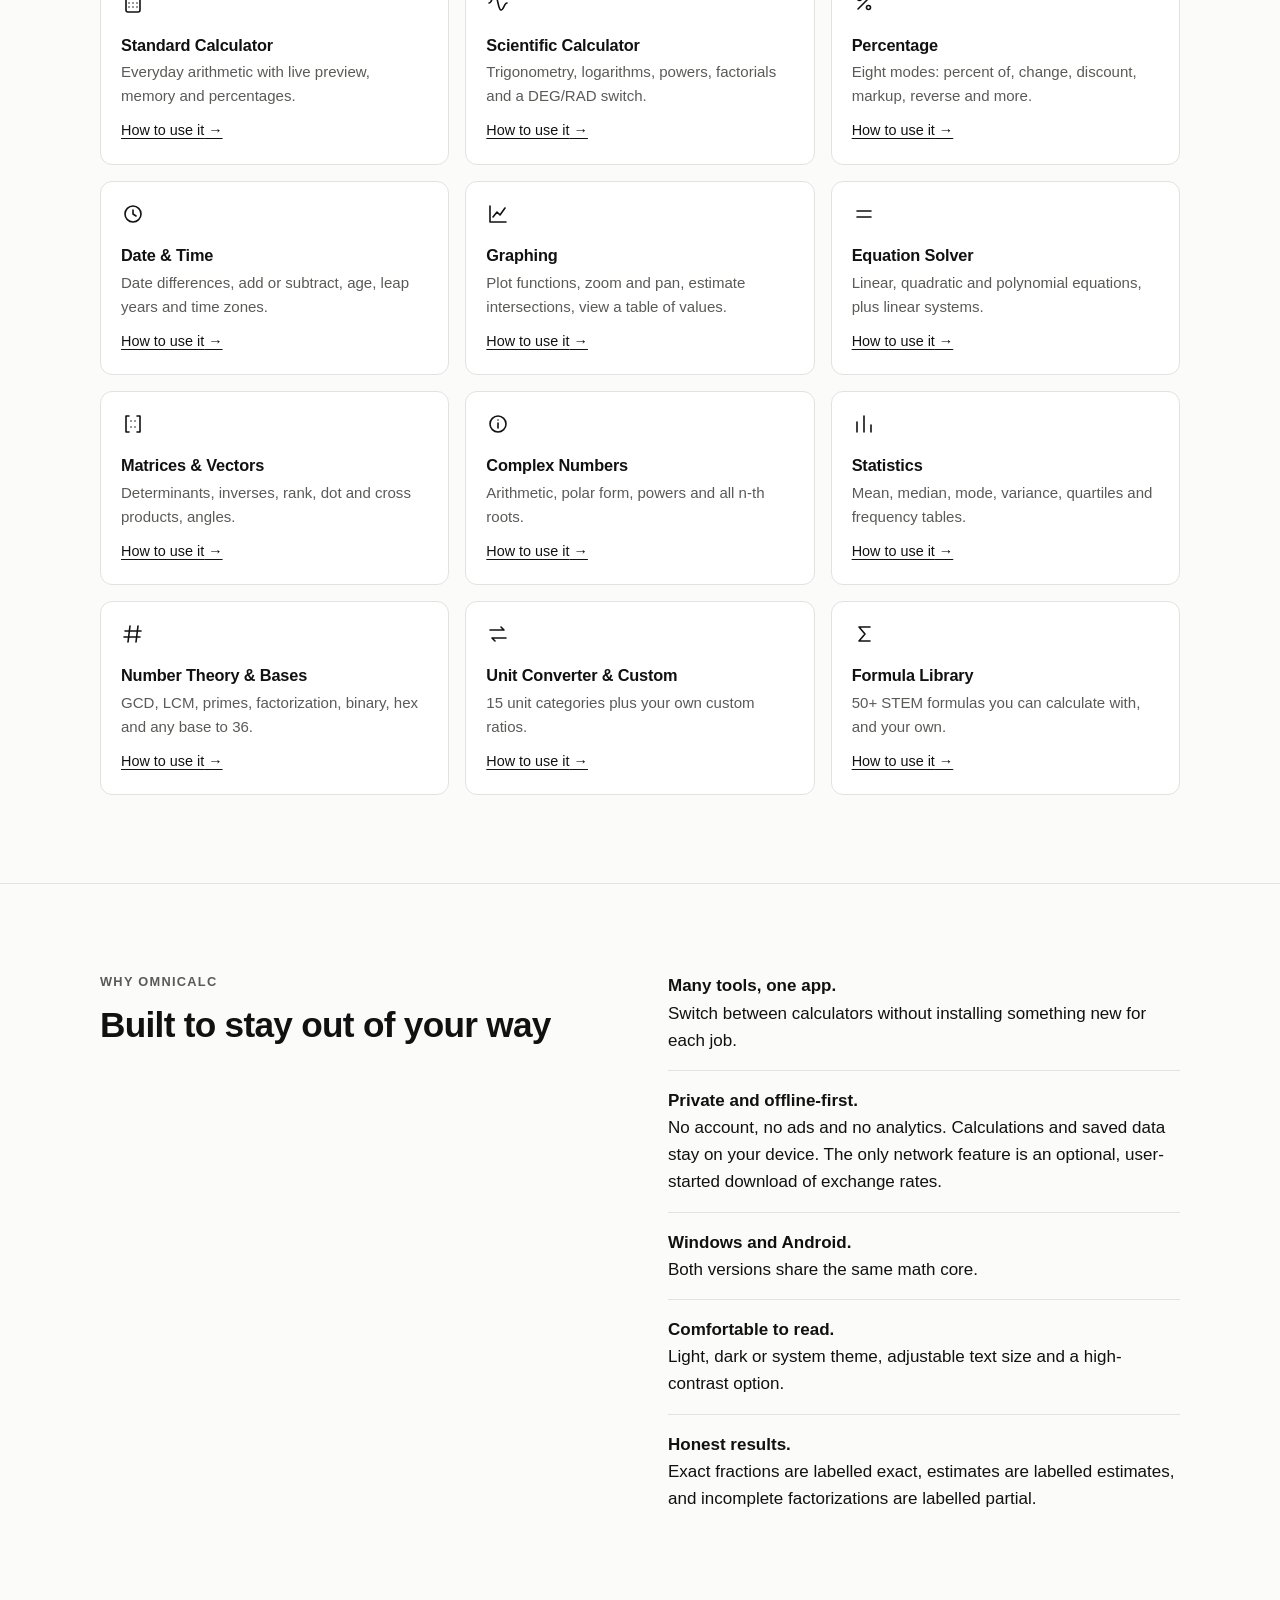
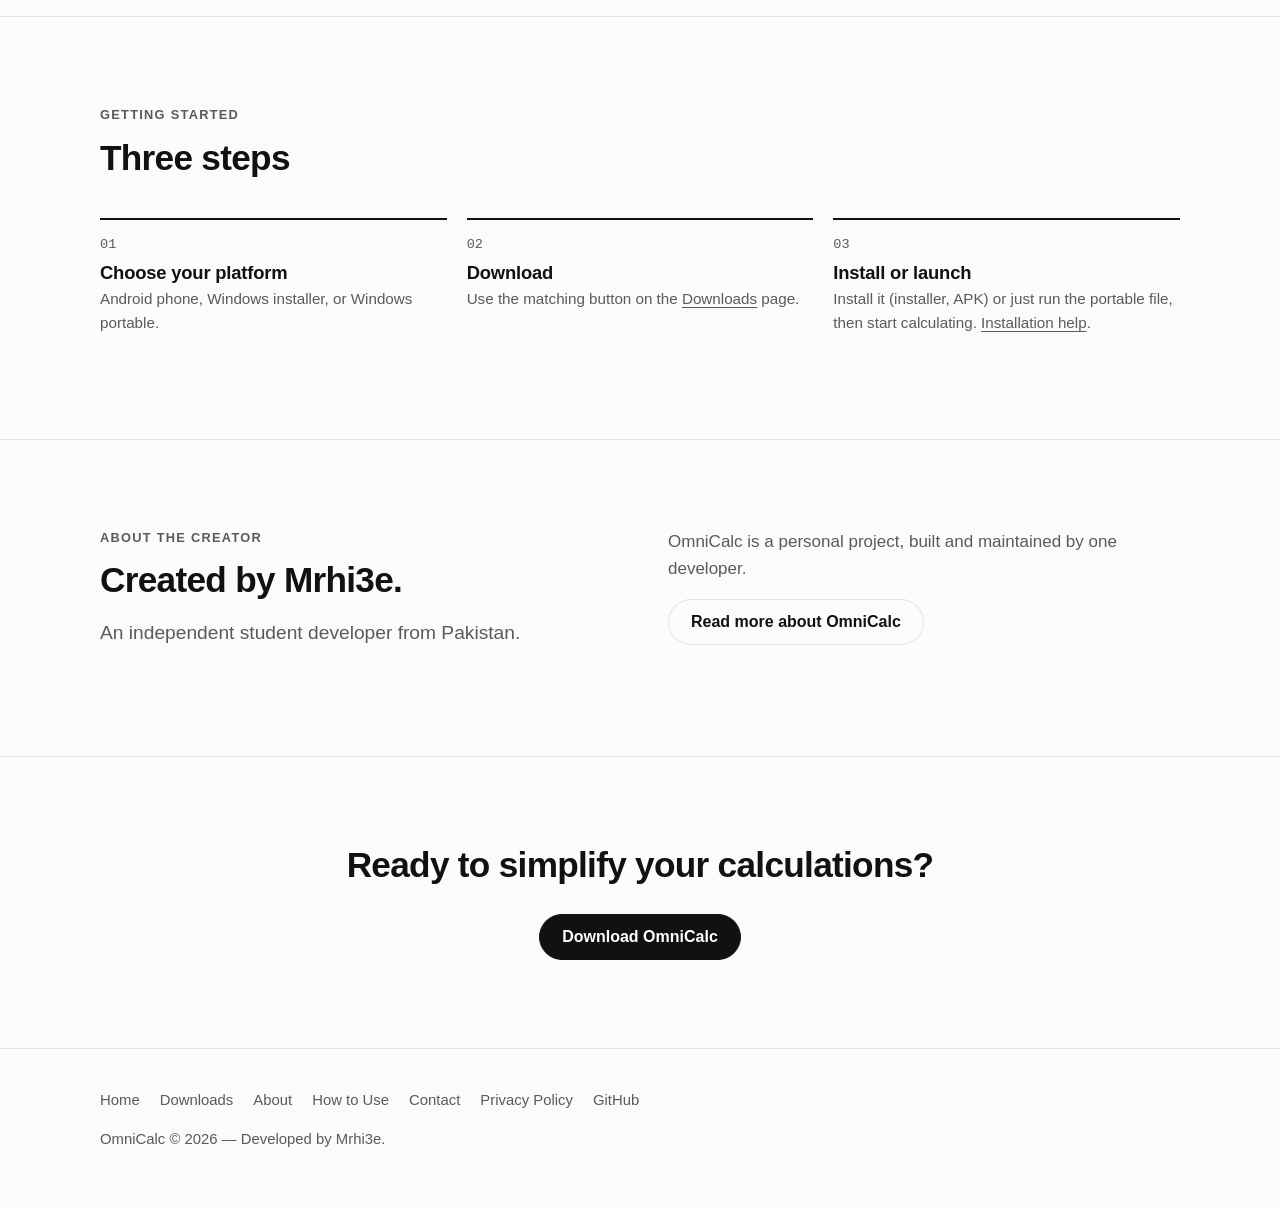
==== commit 52c9386f: "Fixing" ====
--- a/index.html
+++ b/index.html
@@ -8,8 +8,8 @@
       name="description"
       content="OmniCalc brings standard and scientific calculators, graphing, equation solving, matrices, statistics, unit conversion and more into one application for Windows and Android."
     />
-    <!-- CANONICAL + SOCIAL: replace YOUR-DOMAIN.example with your real address once the site is published (see WEBSITE-SETUP.md). -->
-    <link rel="canonical" href="https://YOUR-DOMAIN.example/" />
+    
+    <link rel="canonical" href="https://aamirsohail-wx.github.io/OmniCalc/index.html" />
     <meta property="og:type" content="website" />
     <meta property="og:site_name" content="OmniCalc" />
     <meta property="og:title" content="OmniCalc — Official Website" />
@@ -17,10 +17,10 @@
       property="og:description"
       content="OmniCalc brings standard and scientific calculators, graphing, equation solving, matrices, statistics, unit conversion and more into one application for Windows and Android."
     />
-    <meta property="og:url" content="https://YOUR-DOMAIN.example/" />
+    <meta property="og:url" content="https://aamirsohail-wx.github.io/OmniCalc/index.html" />
     <meta
       property="og:image"
-      content="https://YOUR-DOMAIN.example/assets/images/og-image.png"
+      content="https://aamirsohail-wx.github.io/OmniCalc/assets/images/og-image.png"
     />
     <meta name="twitter:card" content="summary_large_image" />
     <meta name="twitter:title" content="OmniCalc — Official Website" />
@@ -41,7 +41,7 @@
     <link rel="stylesheet" href="css/style.css" />
     <link rel="stylesheet" href="css/responsive.css" />
     <link rel="stylesheet" href="css/animations.css" />
-    <!-- Must stay in <head> and NOT deferred: sets the saved theme before the page paints. -->
+    
     <script src="js/theme.js"></script>
   </head>
   <body data-root="">
@@ -302,7 +302,7 @@
           <p class="lead">
             Browse the screenshots. Select an image to view it full size.
           </p>
-          <!-- GALLERY: images and captions are listed in js/config.js (screenshots). Replace the PNG files in assets/screenshots/. -->
+         
           <div
             class="gallery"
             data-gallery
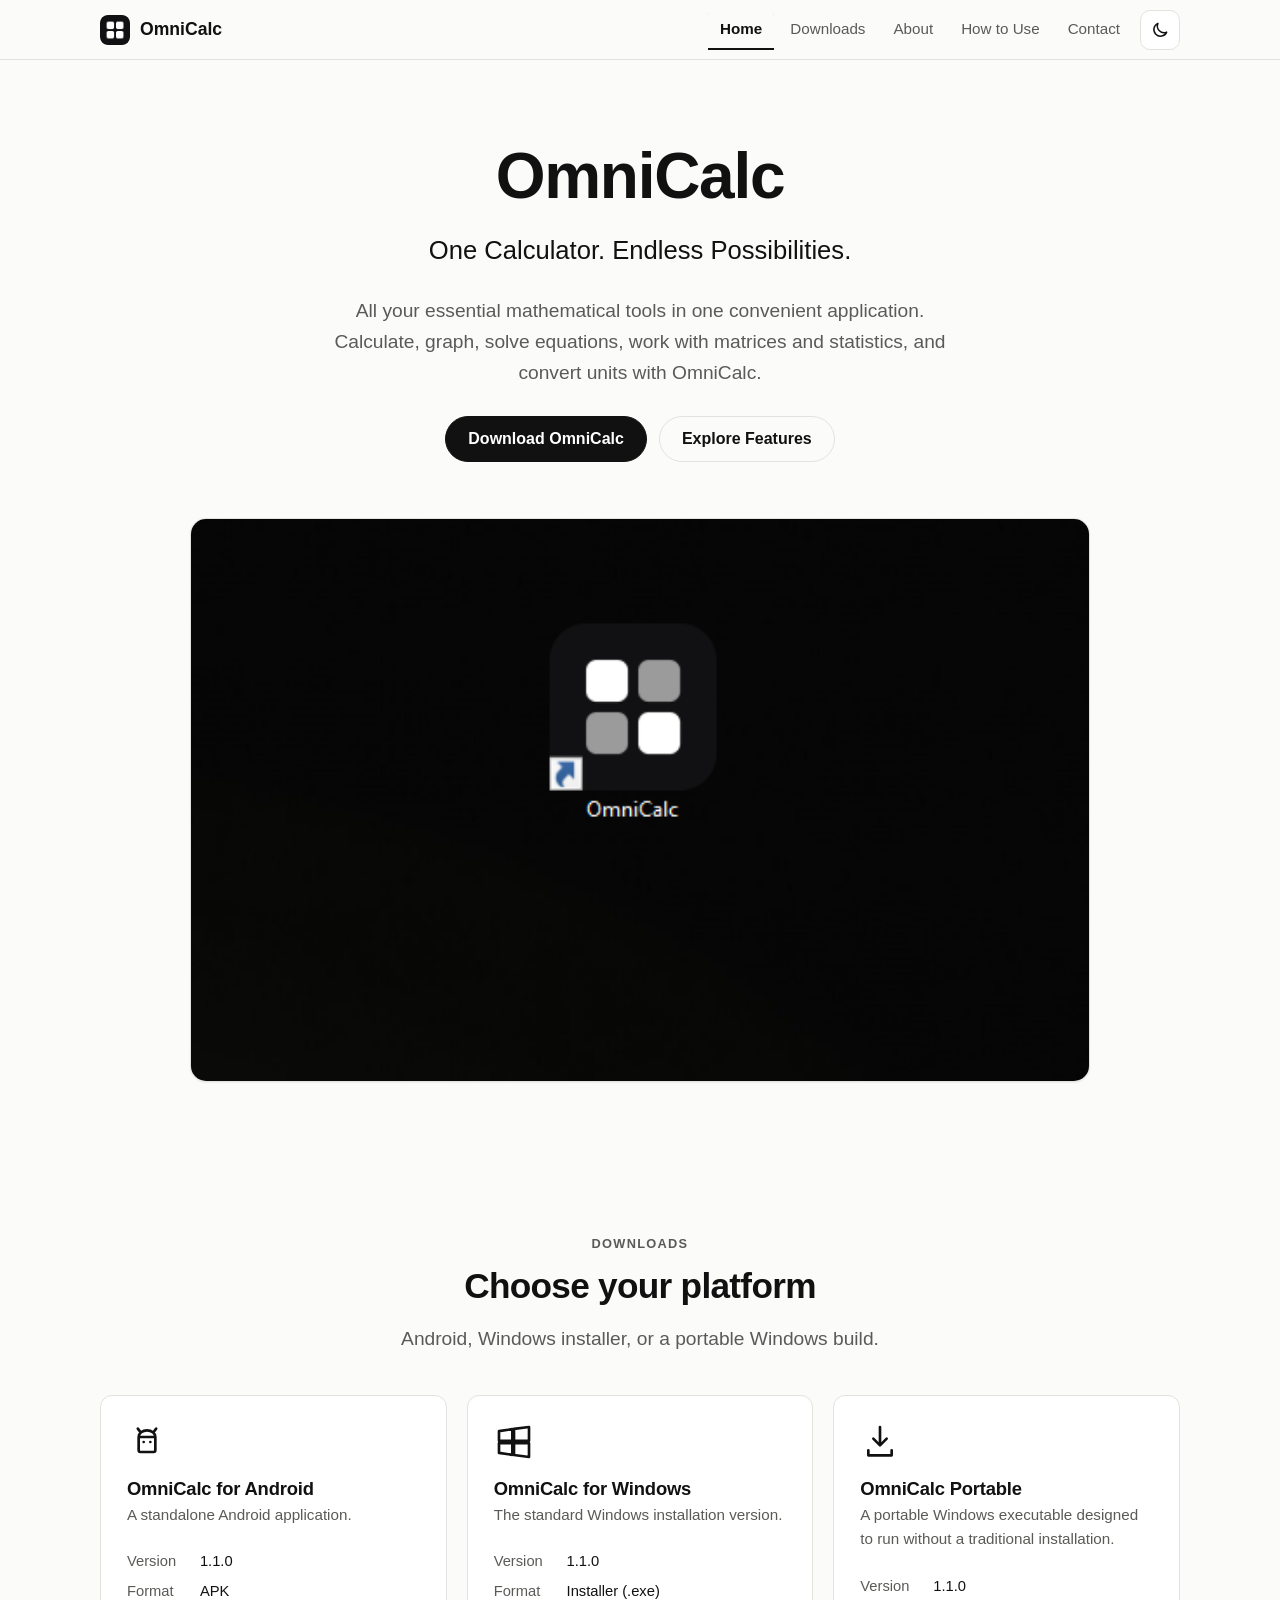
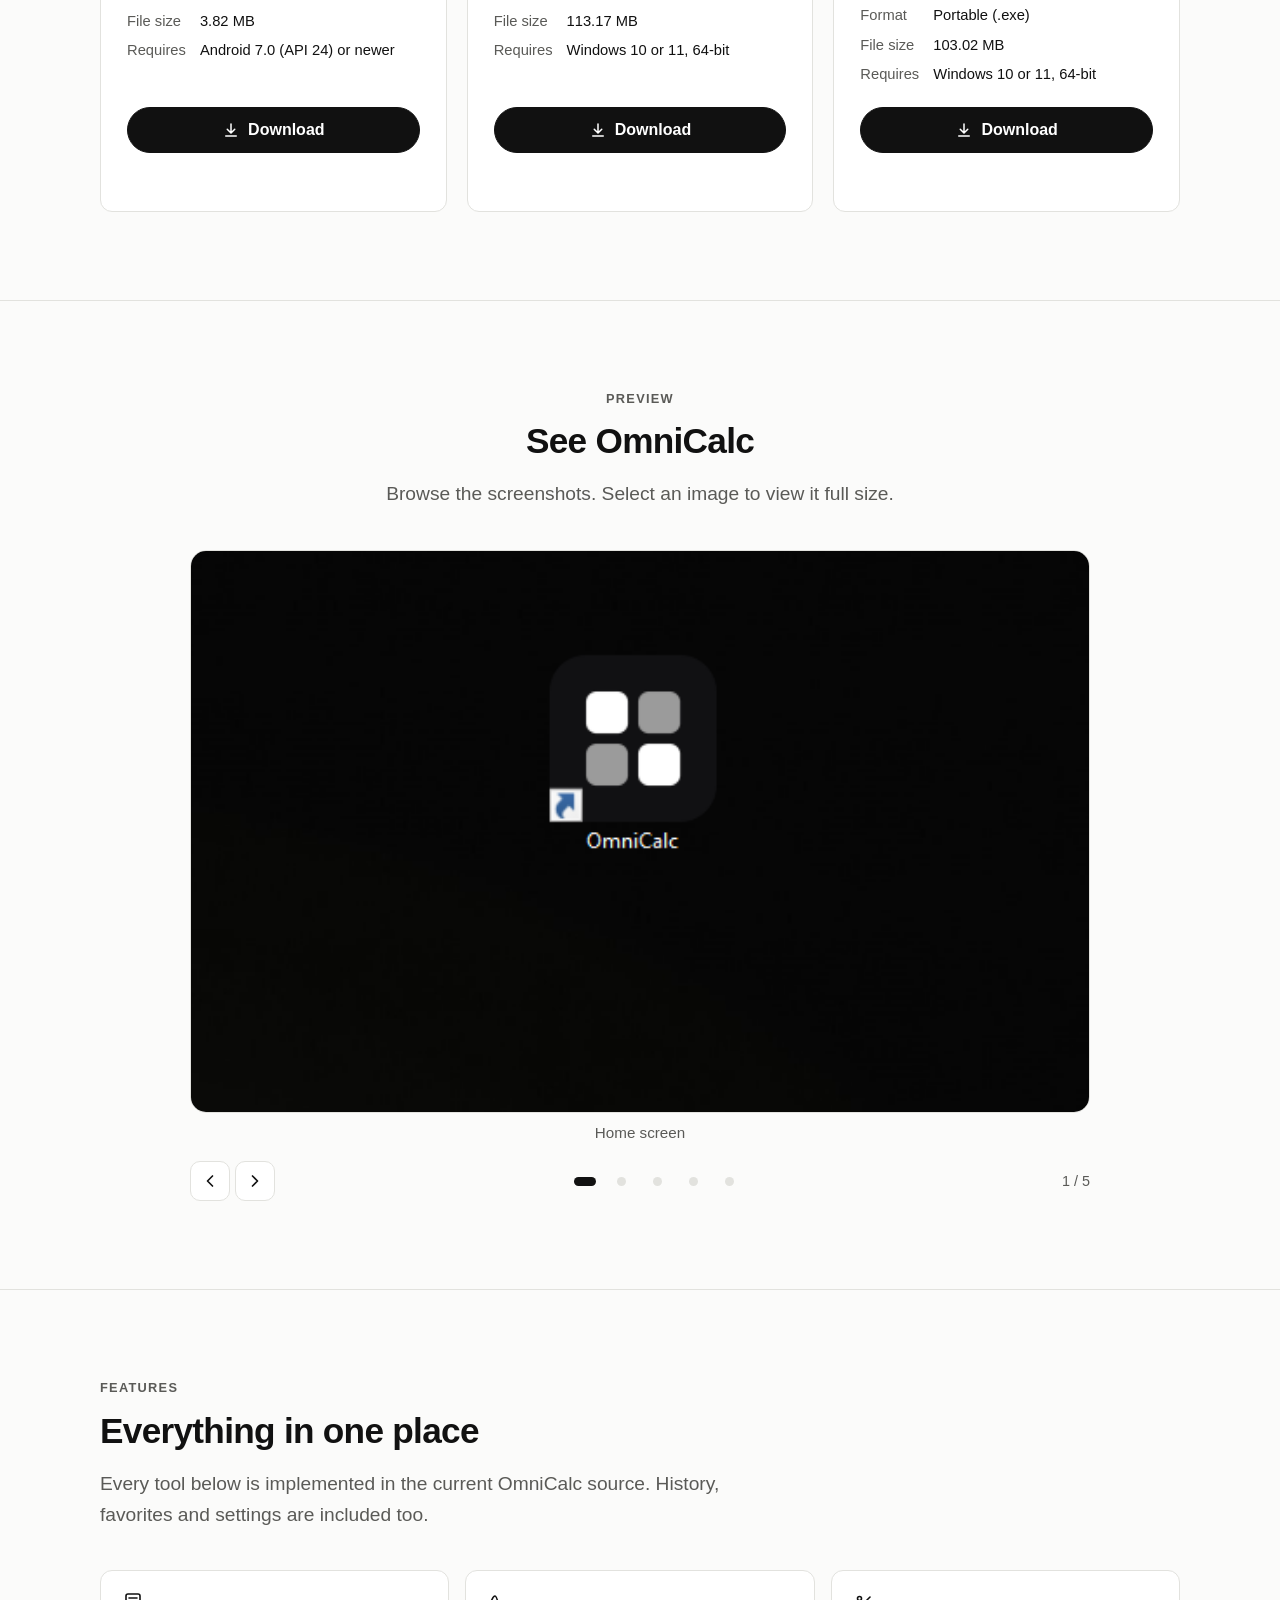
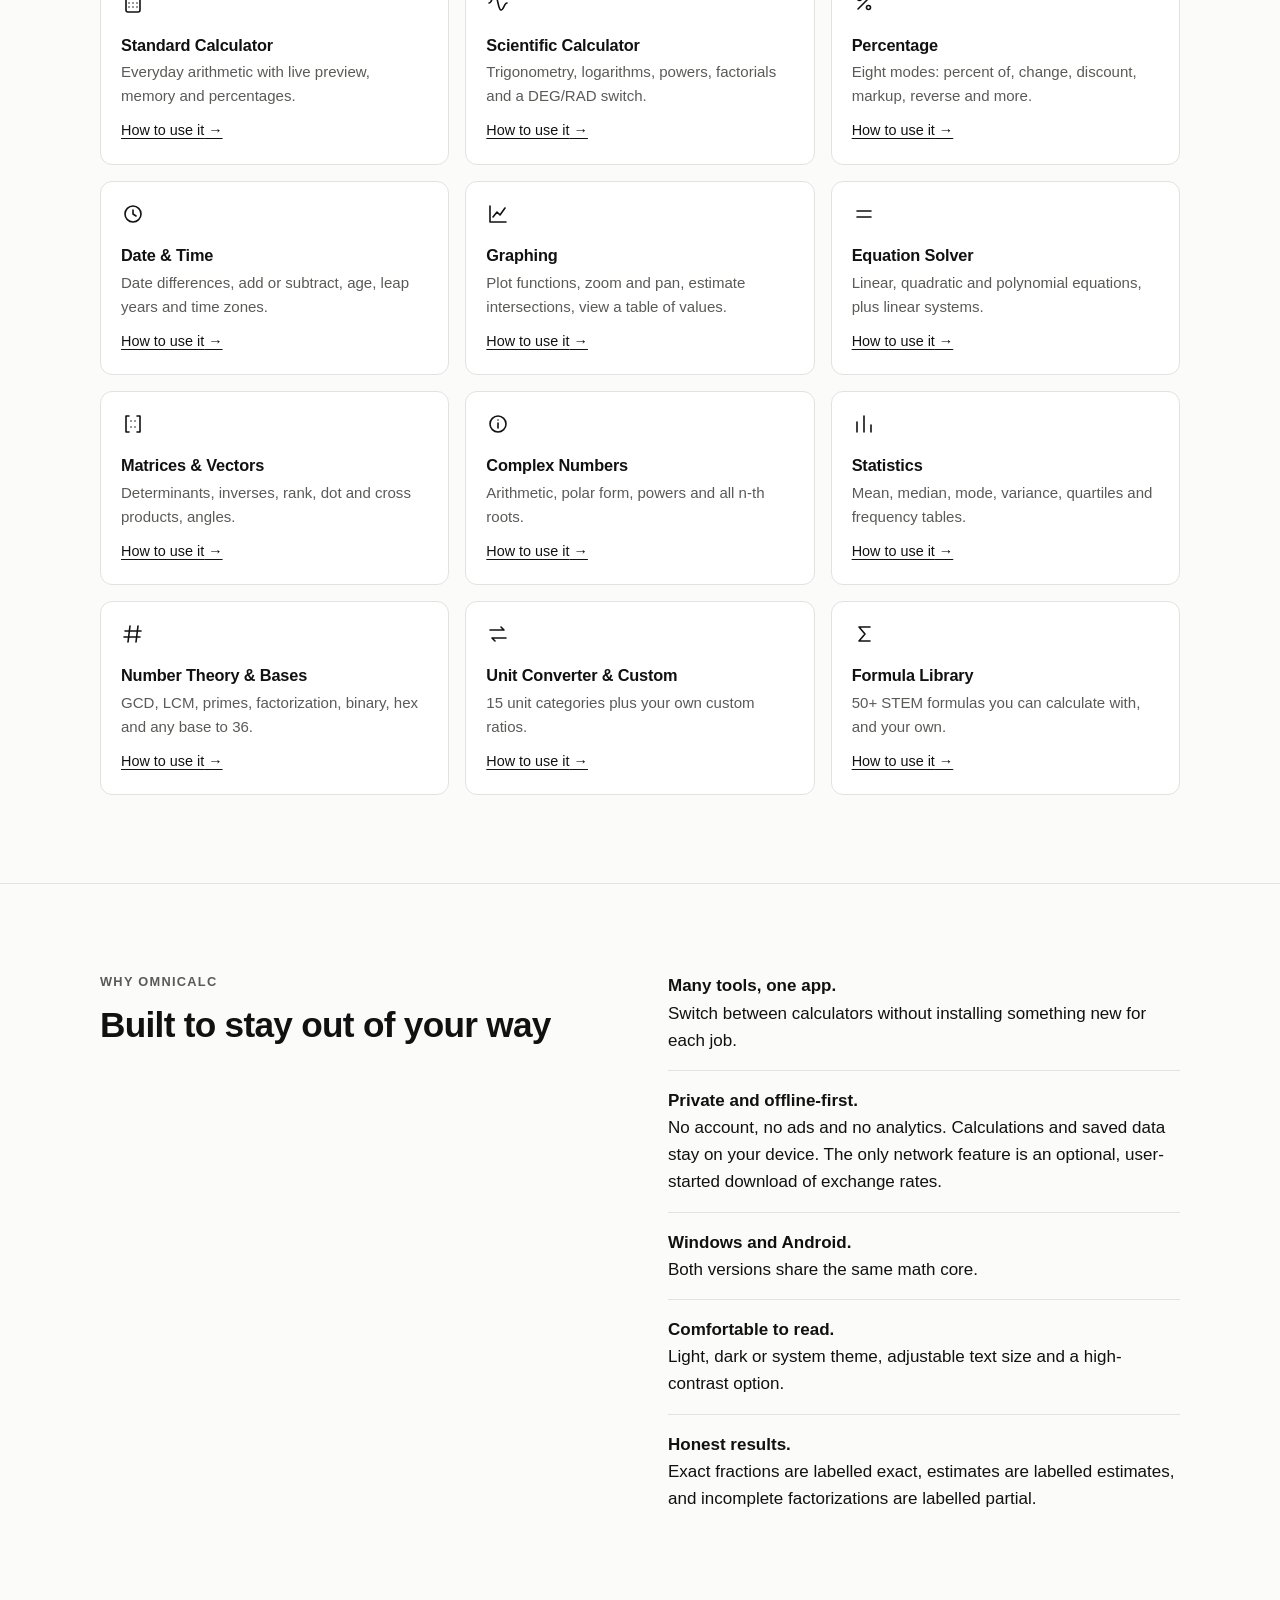
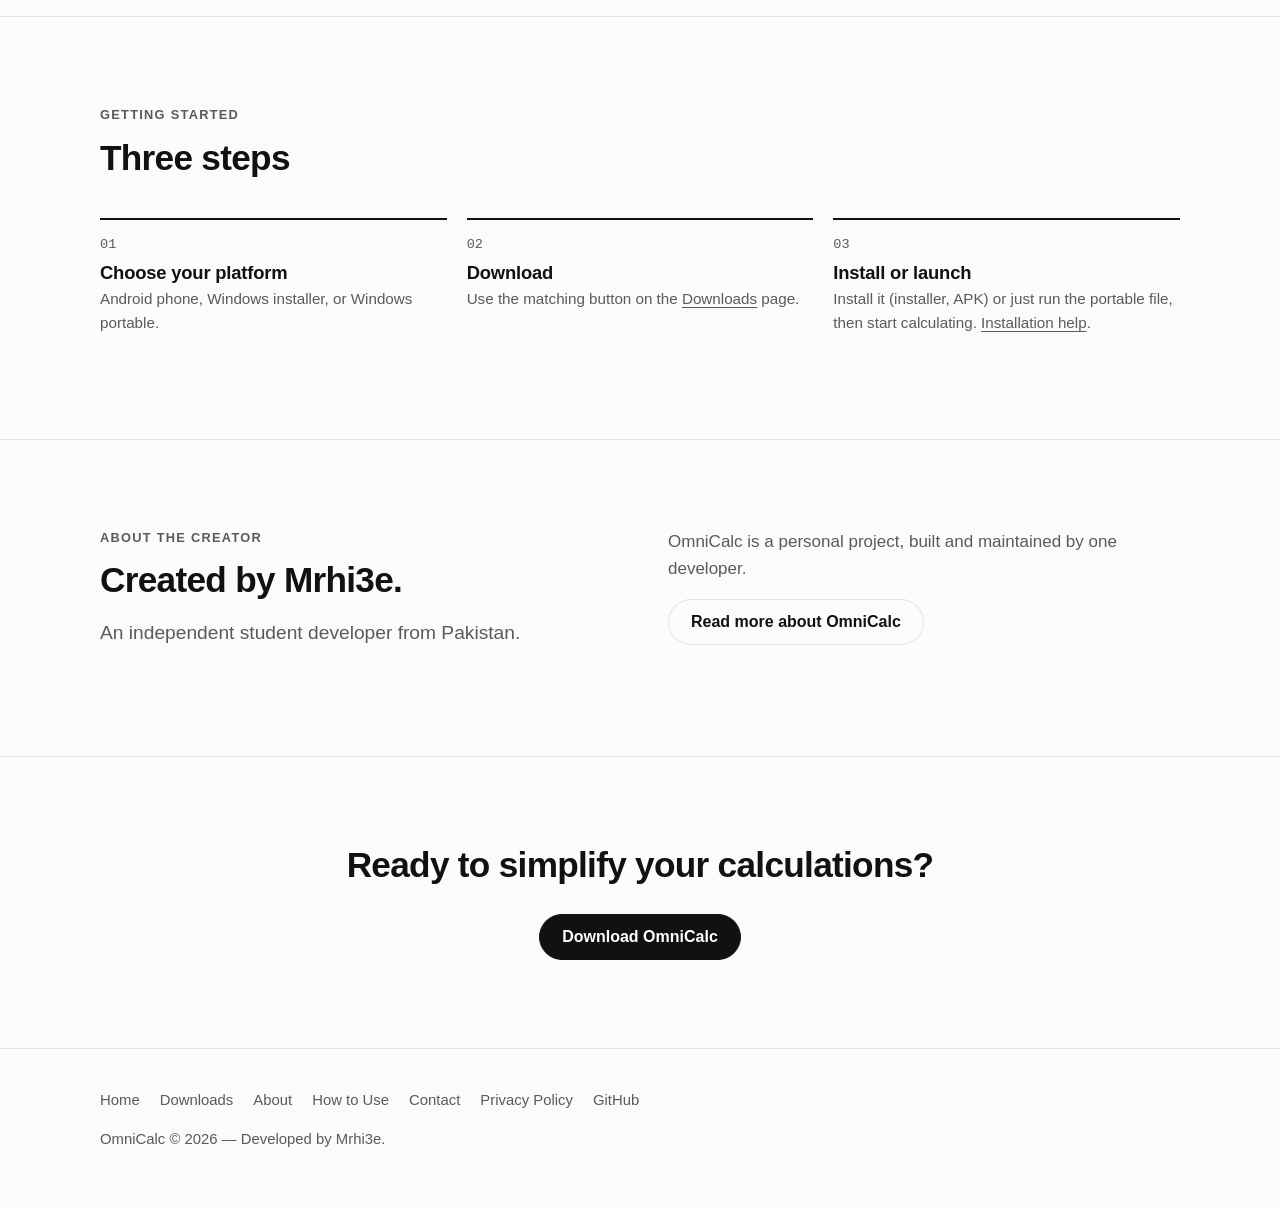
==== commit a86b58ca: "fixing" ====
--- a/index.html
+++ b/index.html
@@ -134,10 +134,10 @@
 
           <div class="hero-shot">
             <img
-              src="assets/screenshots/Capture.PNG"
-              alt="OmniCalc home screen (placeholder image)"
-              width="1280"
-              height="800"
+              src="assets/screenshots/pc5.png"
+              alt="OmniCalc four-square app icon on a dark background"
+              width="516"
+              height="487"
             />
           </div>
         </div>
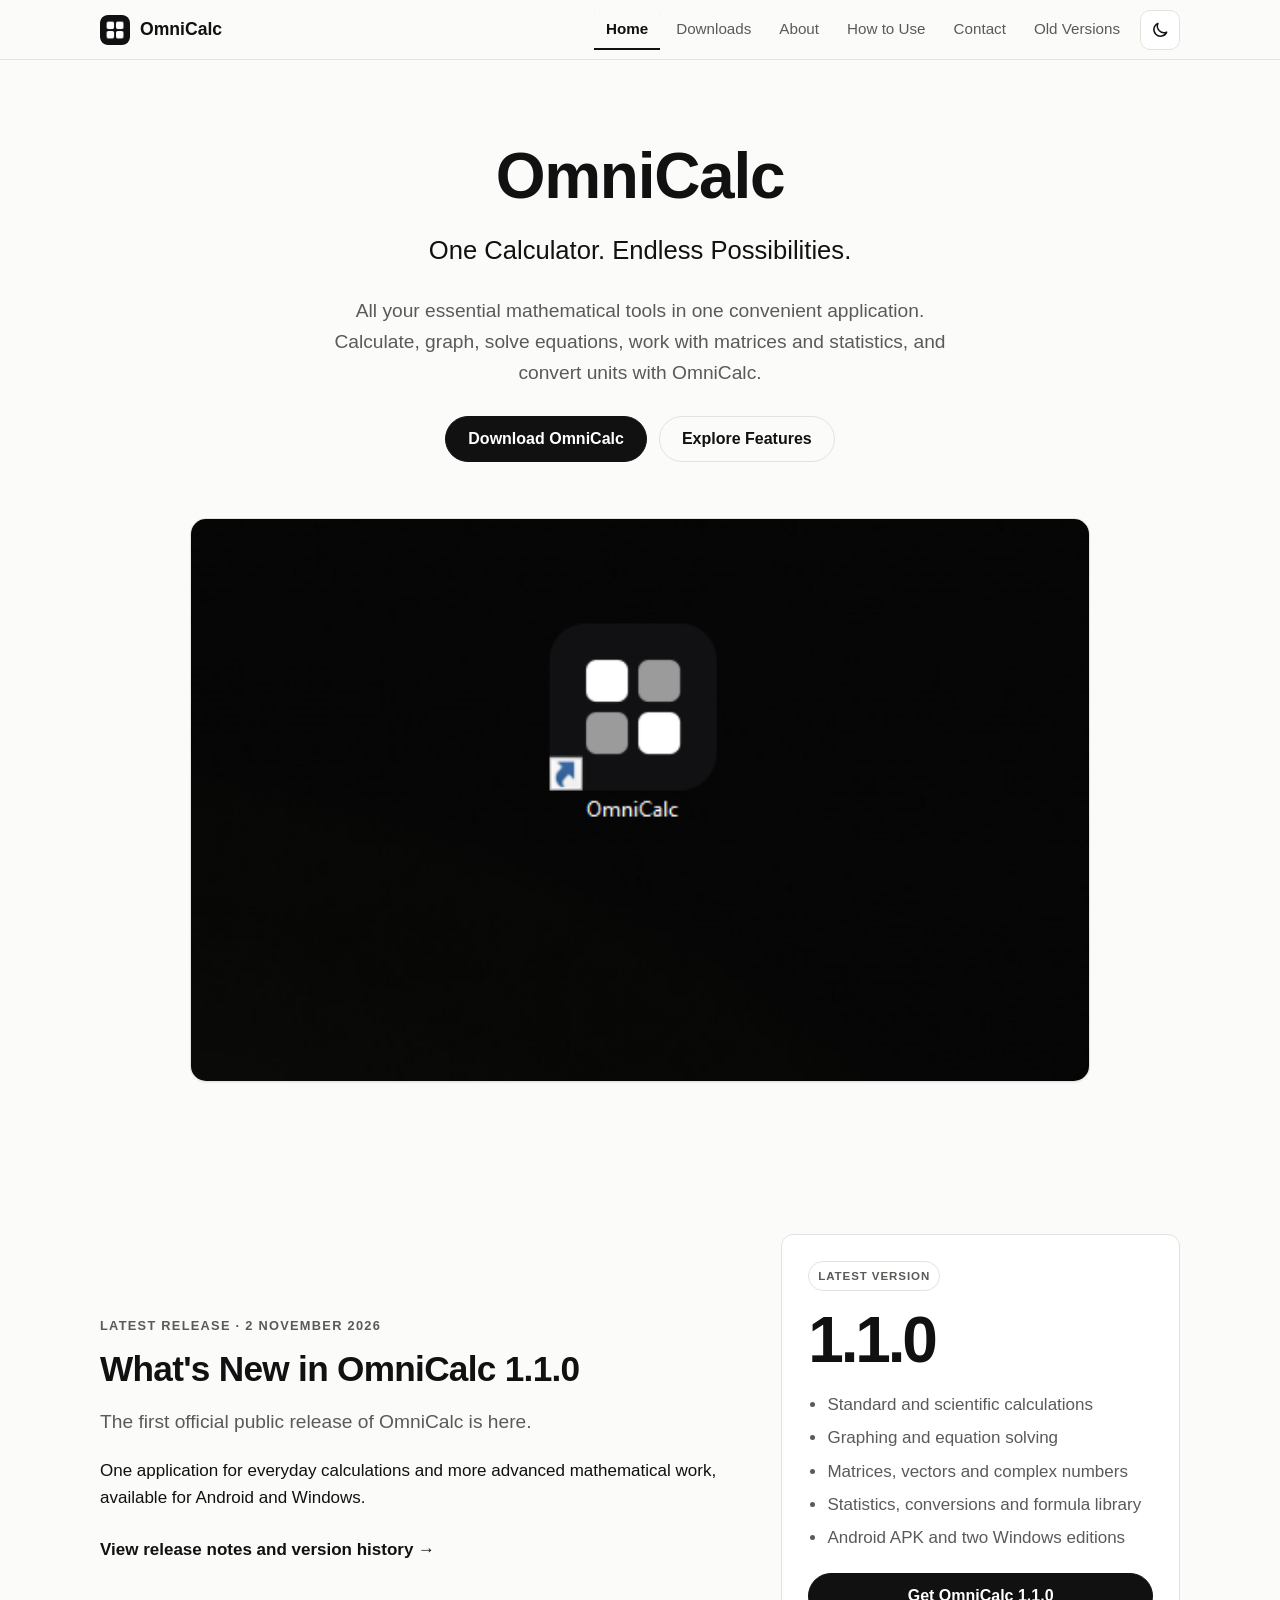
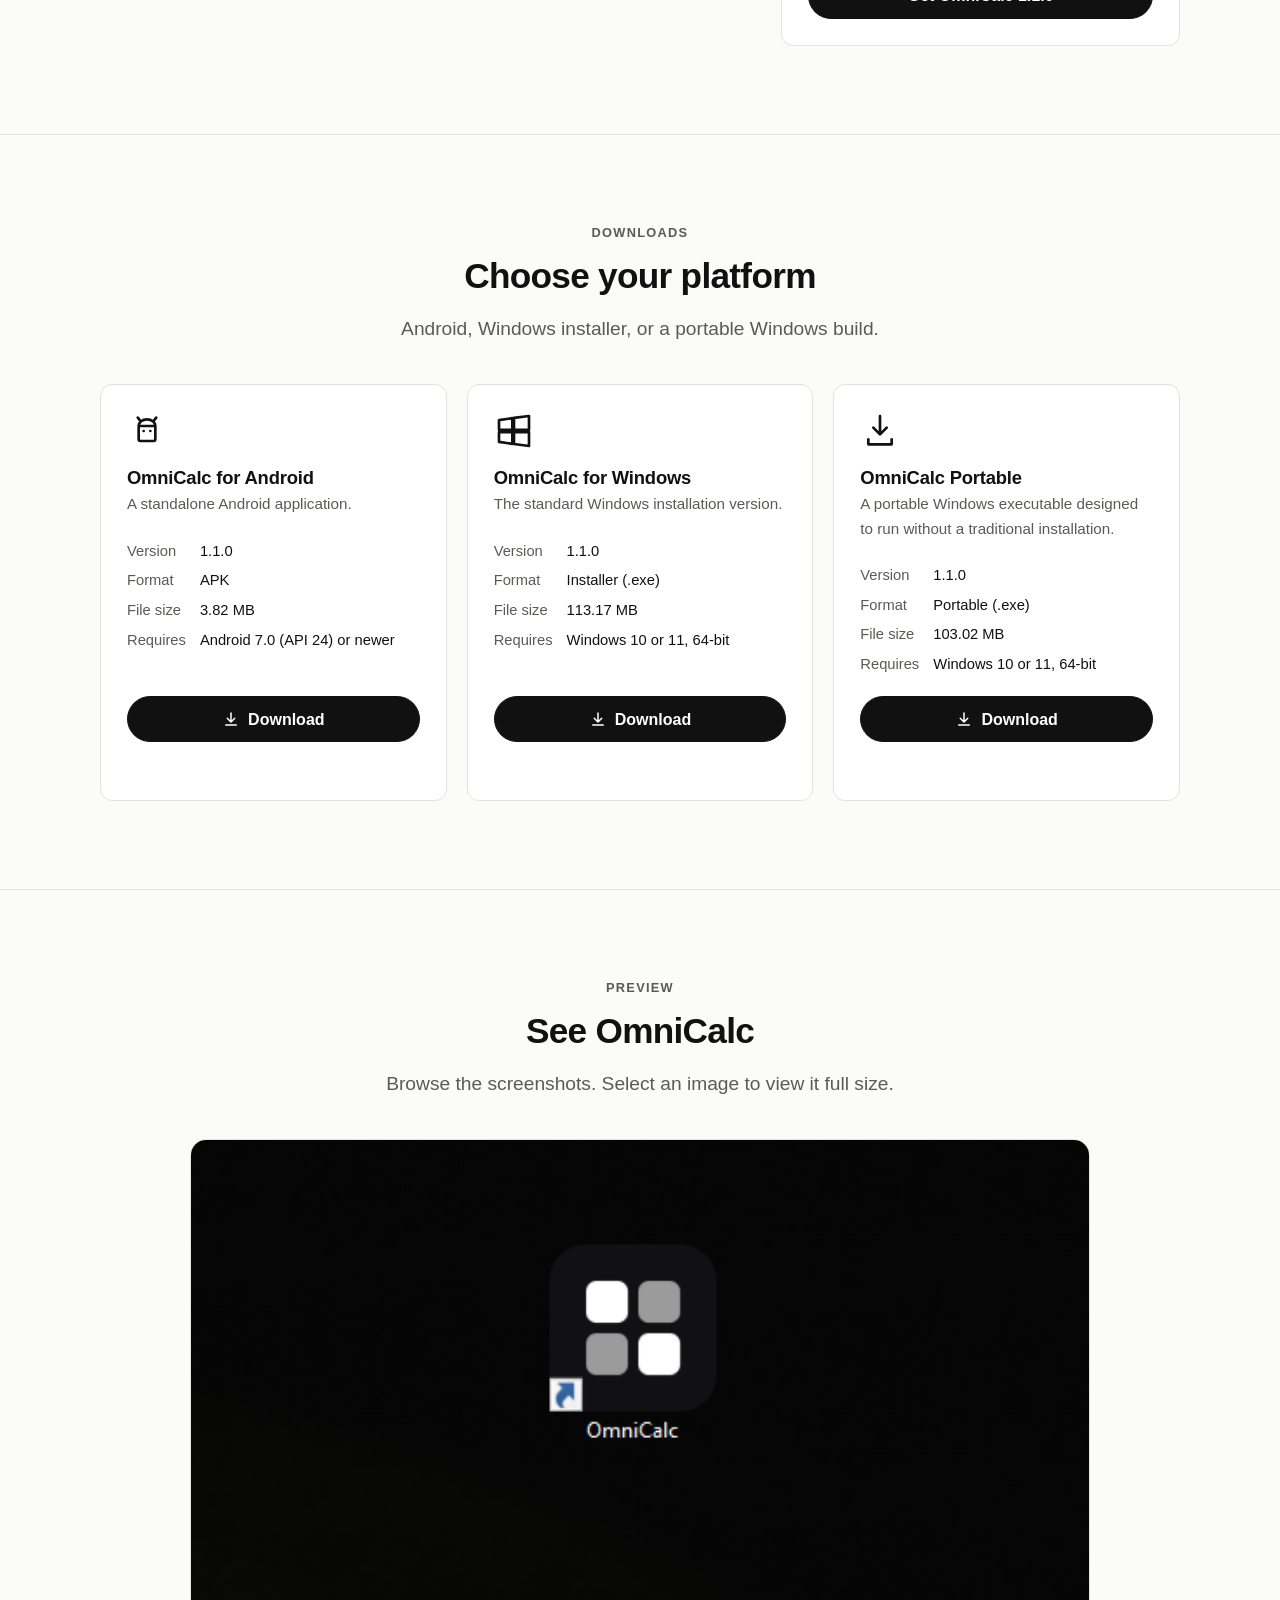
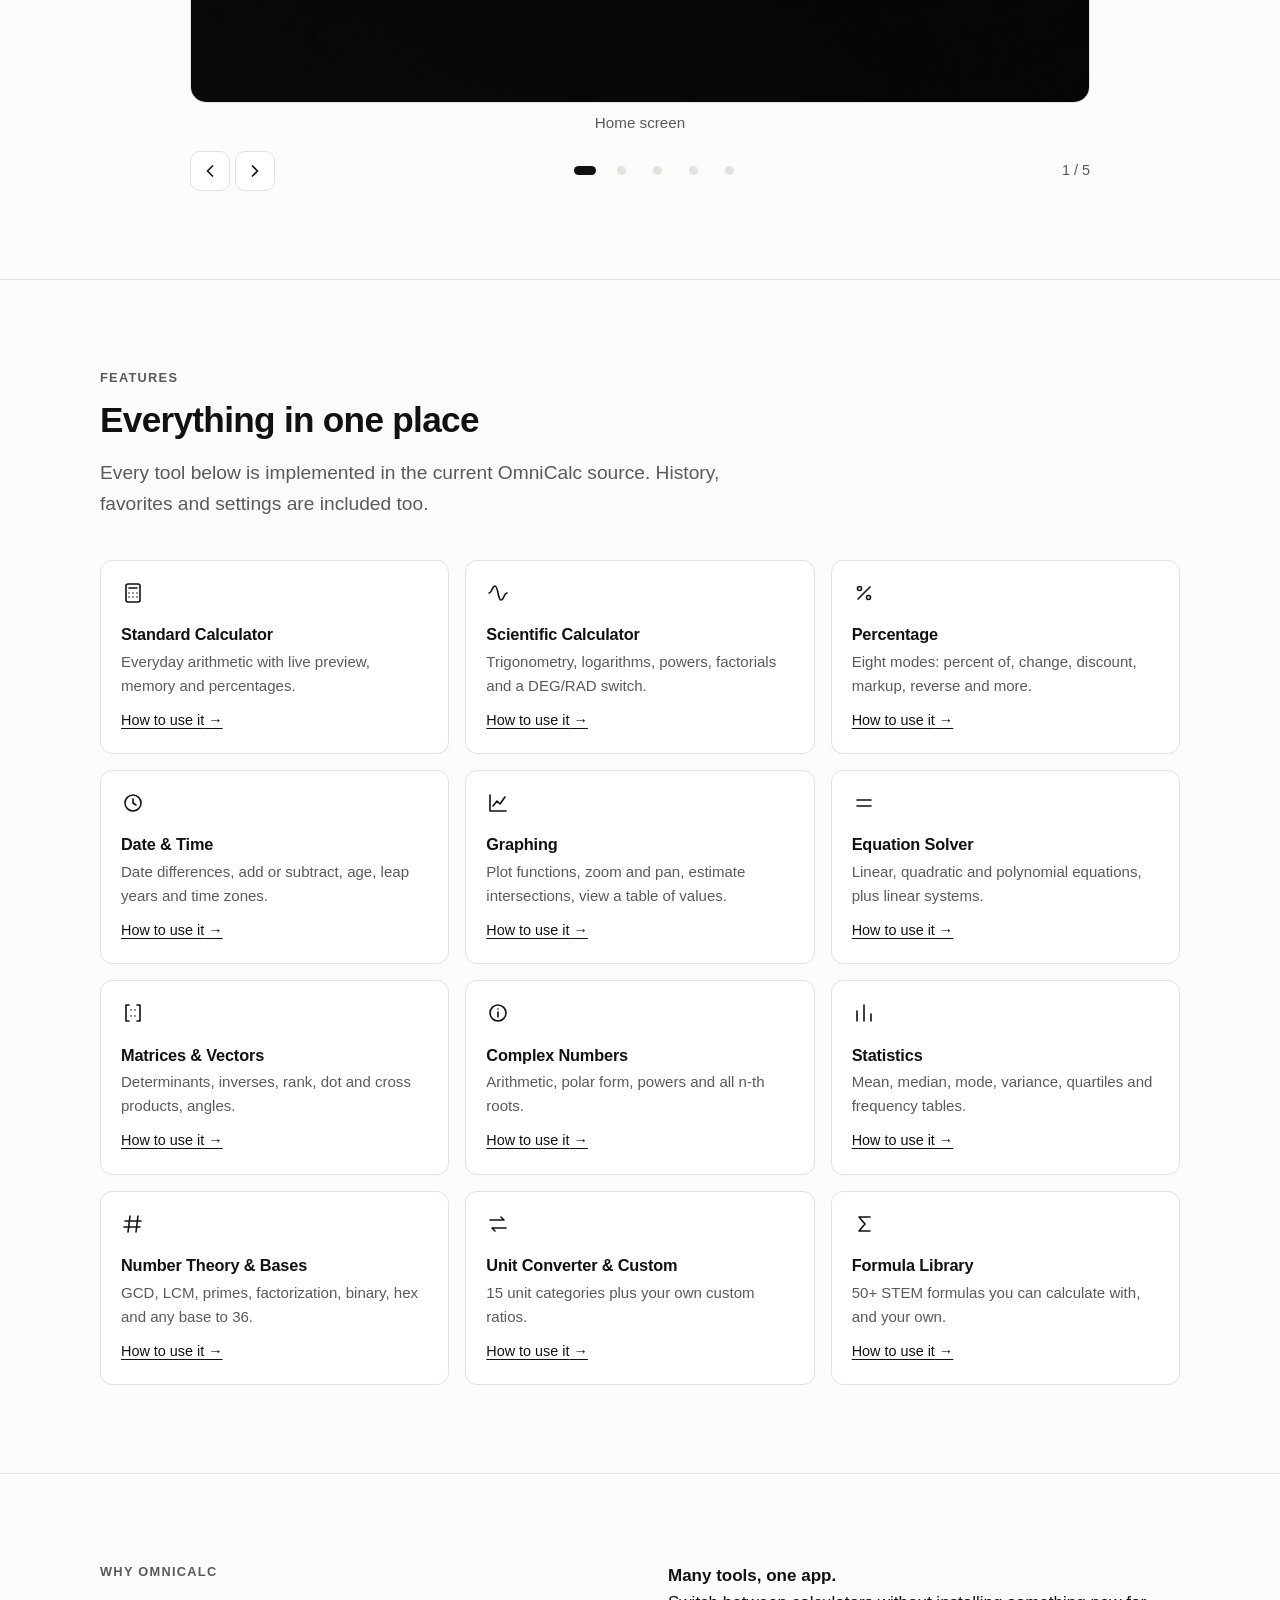
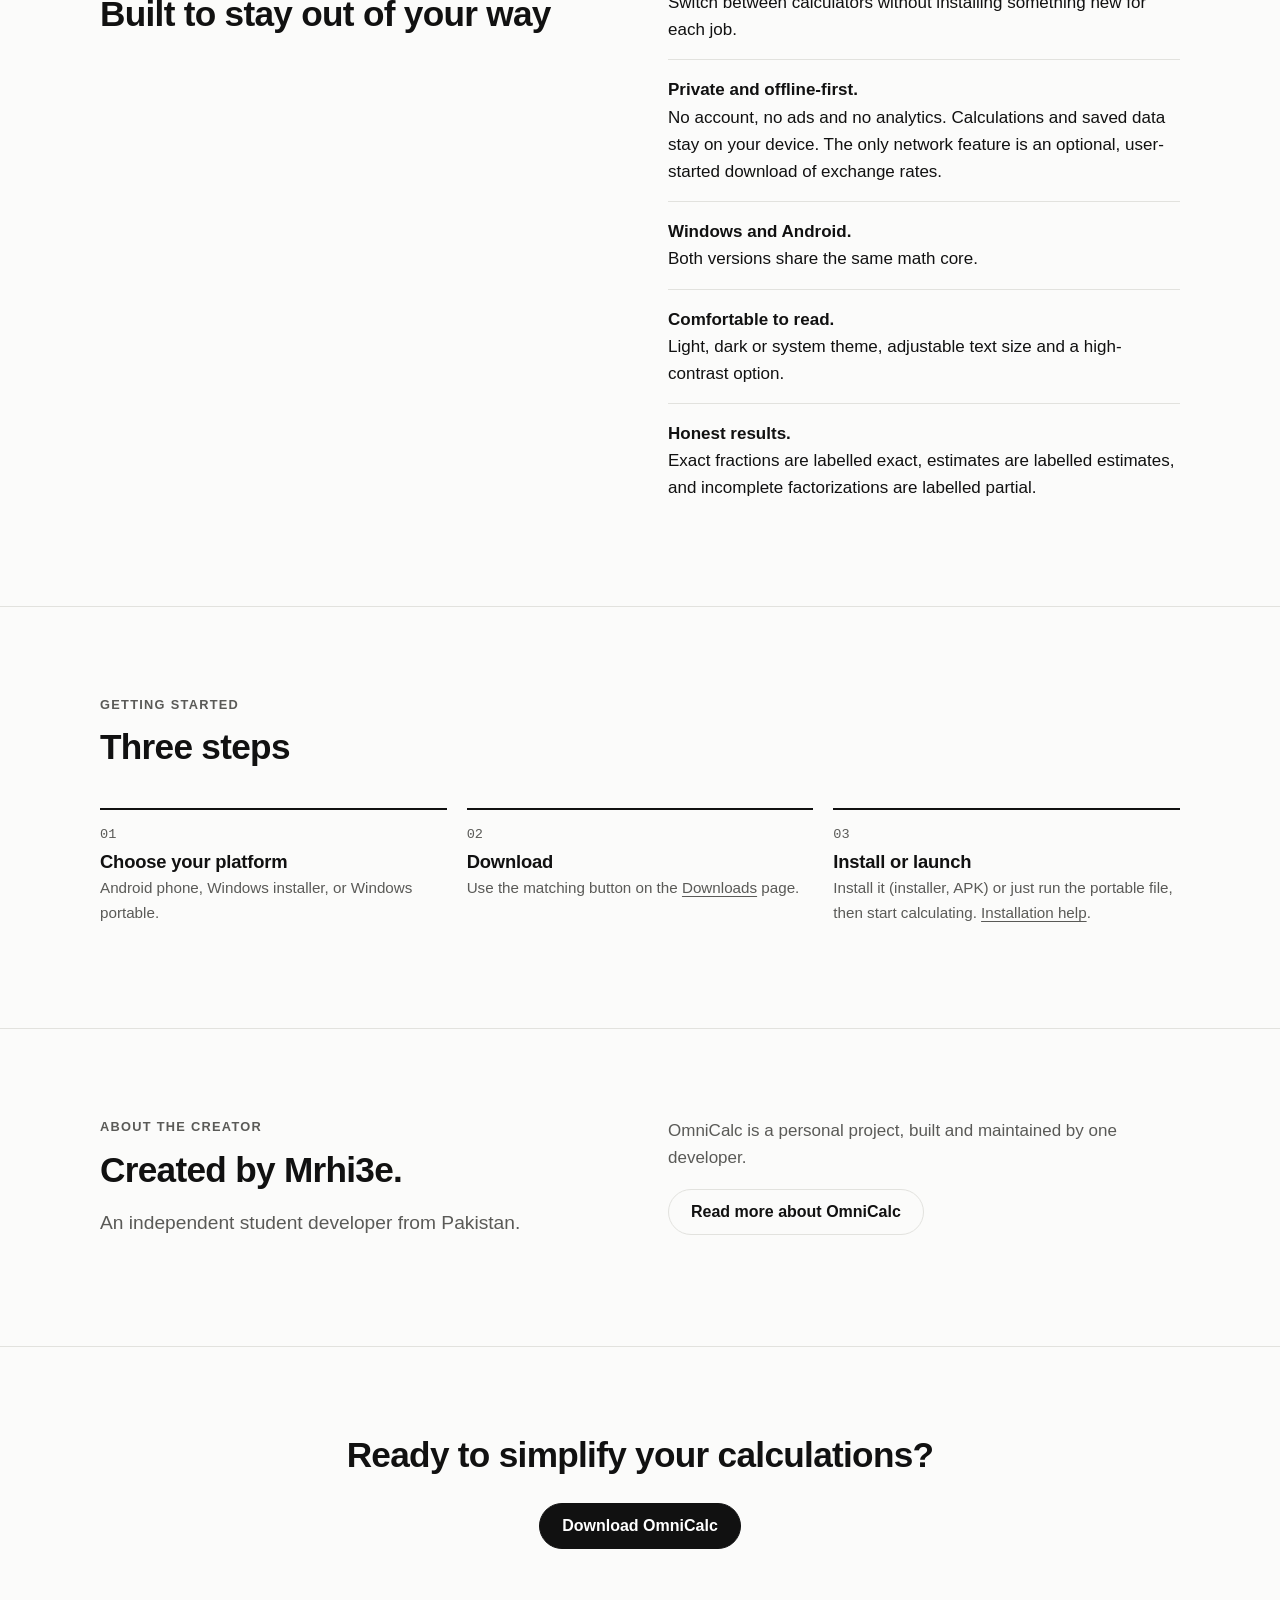
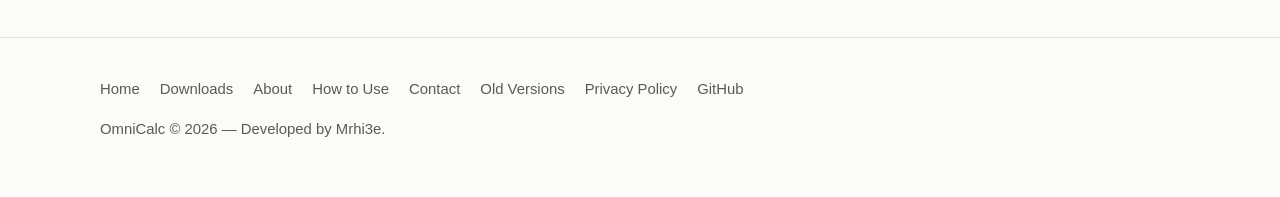
==== commit 236772d5: "Added New Things" ====
--- a/index.html
+++ b/index.html
@@ -63,6 +63,7 @@
             <li><a href="pages/about.html">About</a></li>
             <li><a href="pages/instructions.html">How to Use</a></li>
             <li><a href="pages/contact.html">Contact</a></li>
+            <li><a href="pages/old-versions.html">Old Versions</a></li>
           </ul>
         </nav>
         <button
@@ -142,6 +143,29 @@
           </div>
         </div>
       </section>
+      <section class="section release-section" id="whats-new">
+        <div class="container release-layout">
+          <div>
+            <p class="eyebrow">Latest release · 2 November 2026</p>
+            <h2>What's New in OmniCalc 1.1.0</h2>
+            <p class="lead">The first official public release of OmniCalc is here.</p>
+            <p>One application for everyday calculations and more advanced mathematical work, available for Android and Windows.</p>
+            <a class="text-link" href="pages/old-versions.html#latest-release">View release notes and version history →</a>
+          </div>
+          <div class="release-panel">
+            <span class="release-badge">LATEST VERSION</span>
+            <strong class="release-version">1.1.0</strong>
+            <ul class="release-points">
+              <li>Standard and scientific calculations</li>
+              <li>Graphing and equation solving</li>
+              <li>Matrices, vectors and complex numbers</li>
+              <li>Statistics, conversions and formula library</li>
+              <li>Android APK and two Windows editions</li>
+            </ul>
+            <a class="btn block" href="pages/downloads.html">Get OmniCalc 1.1.0</a>
+          </div>
+        </div>
+      </section>
       <section class="section" id="downloads">
         <div class="container center">
           <p class="eyebrow">Downloads</p>
@@ -650,6 +674,7 @@
           <li><a href="pages/about.html">About</a></li>
           <li><a href="pages/instructions.html">How to Use</a></li>
           <li><a href="pages/contact.html">Contact</a></li>
+            <li><a href="pages/old-versions.html">Old Versions</a></li>
           <li><a href="pages/privacy.html">Privacy Policy</a></li>
           <li><a data-github>GitHub</a></li>
         </ul>
--- a/css/style.css
+++ b/css/style.css
@@ -780,3 +780,33 @@
   clip: rect(0 0 0 0);
   white-space: nowrap;
 }
+
+
+/* Release notes and version archive */
+.release-layout { display:grid; grid-template-columns:minmax(0,1.35fr) minmax(280px,.85fr); gap:48px; align-items:center; }
+.release-panel,.history-card,.info-card,.notice-card,.empty-archive { background:var(--surface); border:1px solid var(--border); border-radius:var(--radius); padding:26px; }
+.release-badge { display:inline-block; padding:5px 9px; border:1px solid var(--border); border-radius:999px; color:var(--muted); font-size:.72rem; font-weight:700; letter-spacing:.08em; }
+.release-version { display:block; font-size:clamp(2.8rem,6vw,4rem); line-height:1.1; letter-spacing:-.05em; margin:14px 0; }
+.release-points { padding-left:1.2rem; margin:16px 0 22px; color:var(--muted); }
+.release-points li { margin:.35em 0; }
+.text-link { display:inline-block; font-weight:600; text-decoration:none; margin-top:8px; }
+.text-link:hover { text-decoration:underline; }
+.release-content { padding-top:28px; padding-bottom:70px; }
+.release-history,.info-section { margin:0 0 64px; }
+.history-card { margin-top:22px; }
+.history-top { display:flex; justify-content:space-between; gap:20px; align-items:flex-start; }
+.history-top h3 { margin:12px 0 4px; font-size:1.5rem; }
+.history-top p { margin-bottom:0; }
+.version-pill { border:1px solid var(--border); border-radius:8px; padding:7px 11px; font-family:var(--mono); white-space:nowrap; }
+.history-points { columns:2; max-width:650px; }
+.empty-archive { margin-top:16px; background:var(--surface-2); }
+.empty-archive h3,.notice-card h3 { margin-bottom:8px; }
+.empty-archive p,.notice-card p { color:var(--muted); margin-bottom:0; }
+.requirements-grid { display:grid; grid-template-columns:repeat(2,minmax(0,1fr)); gap:18px; margin-top:20px; }
+.info-card h3 { margin-bottom:12px; }
+.requirement-main { font-size:1.45rem; font-weight:650; margin-bottom:5px; }
+.info-card p:last-child { margin-bottom:0; }
+.small-note { color:var(--muted); font-size:.9rem; margin-top:14px; }
+.notice-card { margin-top:18px; }
+.notice-card .text-link { margin-top:14px; }
+@media (max-width:760px) { .release-layout { grid-template-columns:1fr; gap:26px; } .requirements-grid { grid-template-columns:1fr; } .history-points { columns:1; } .history-top { flex-direction:column; } }
